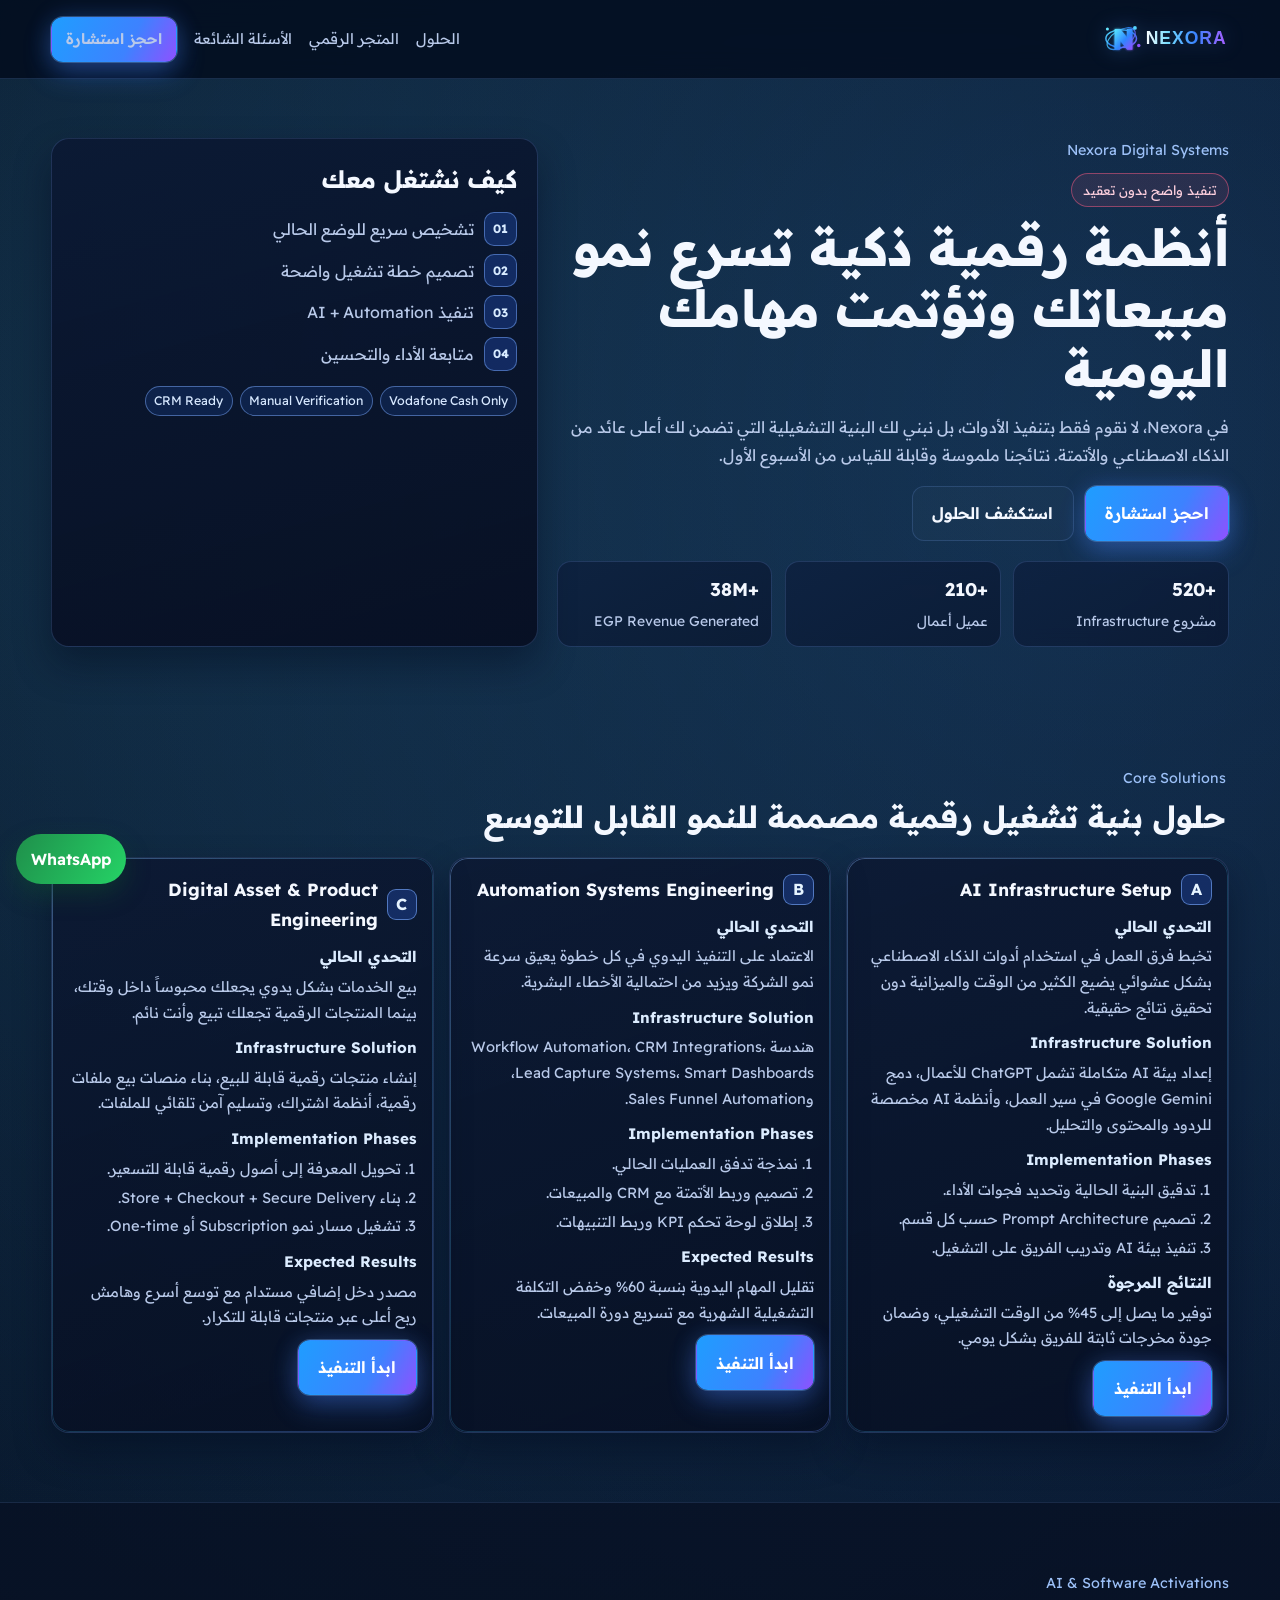
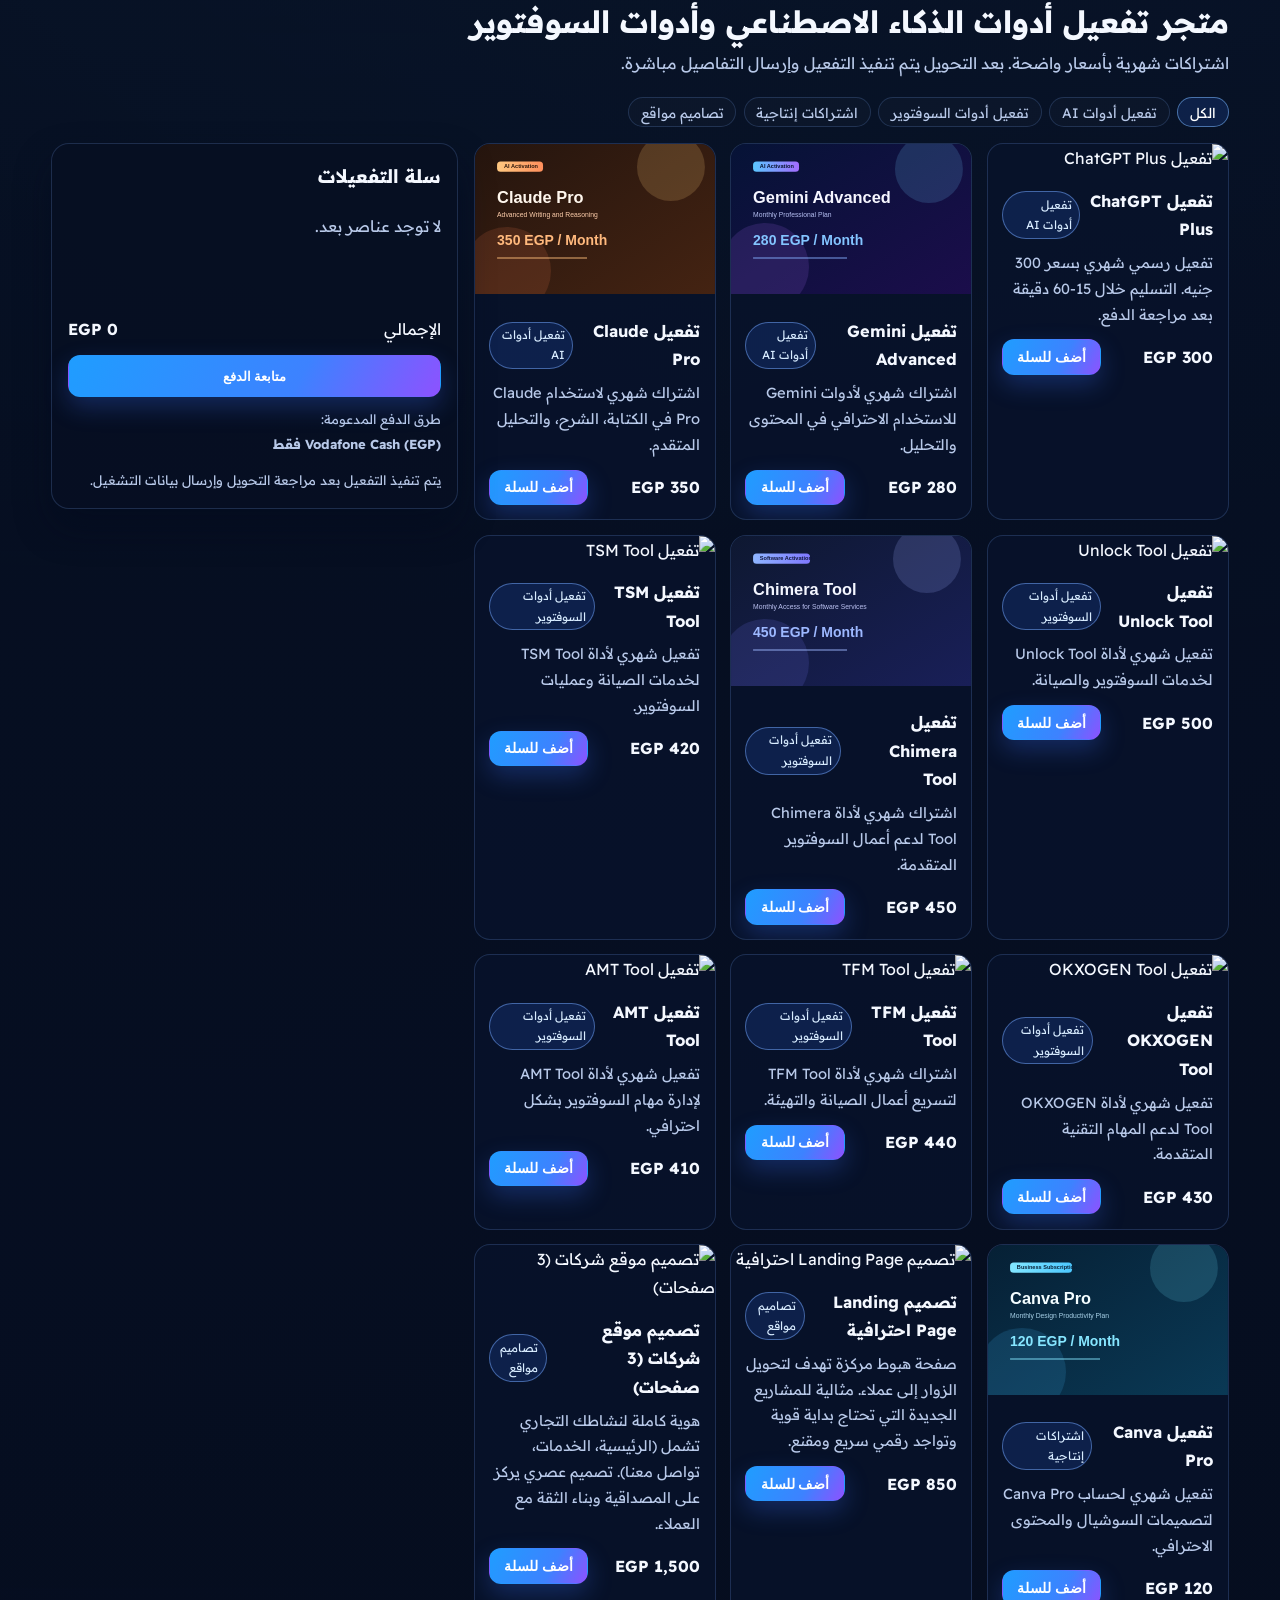
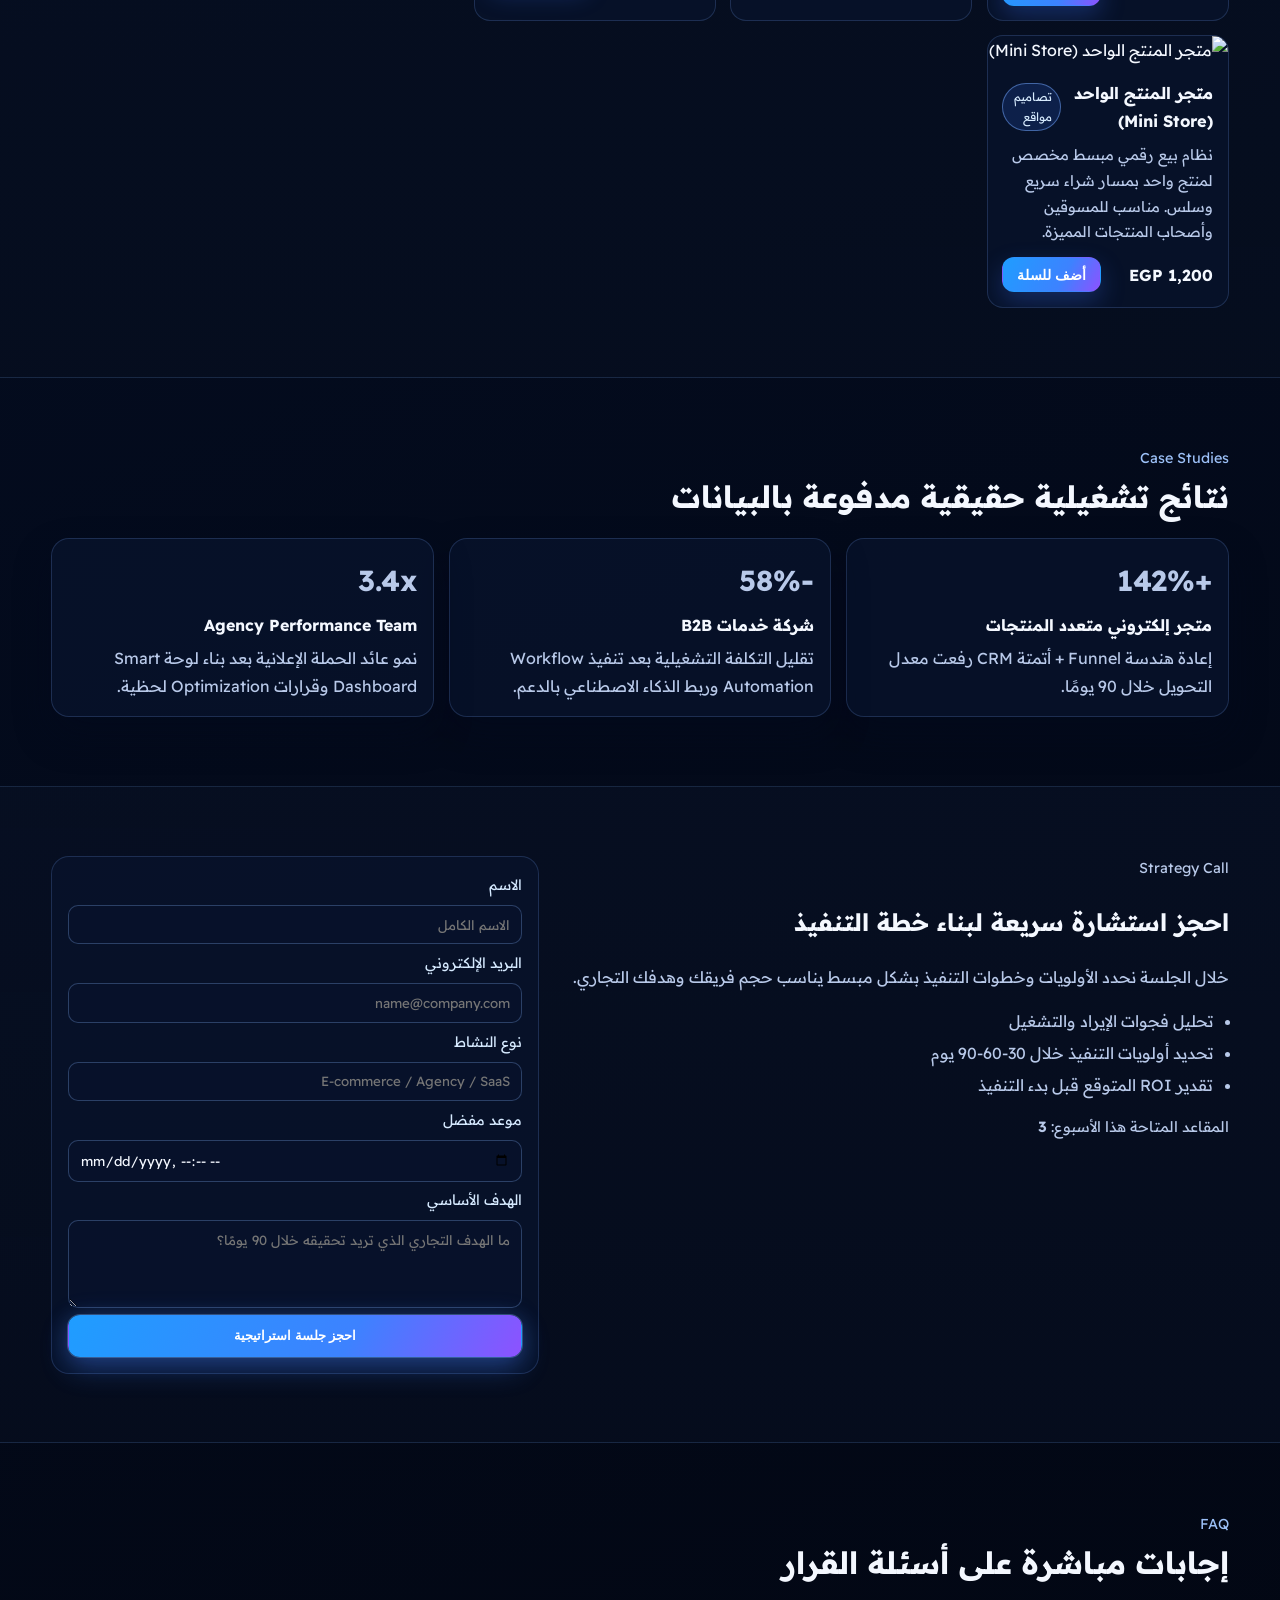
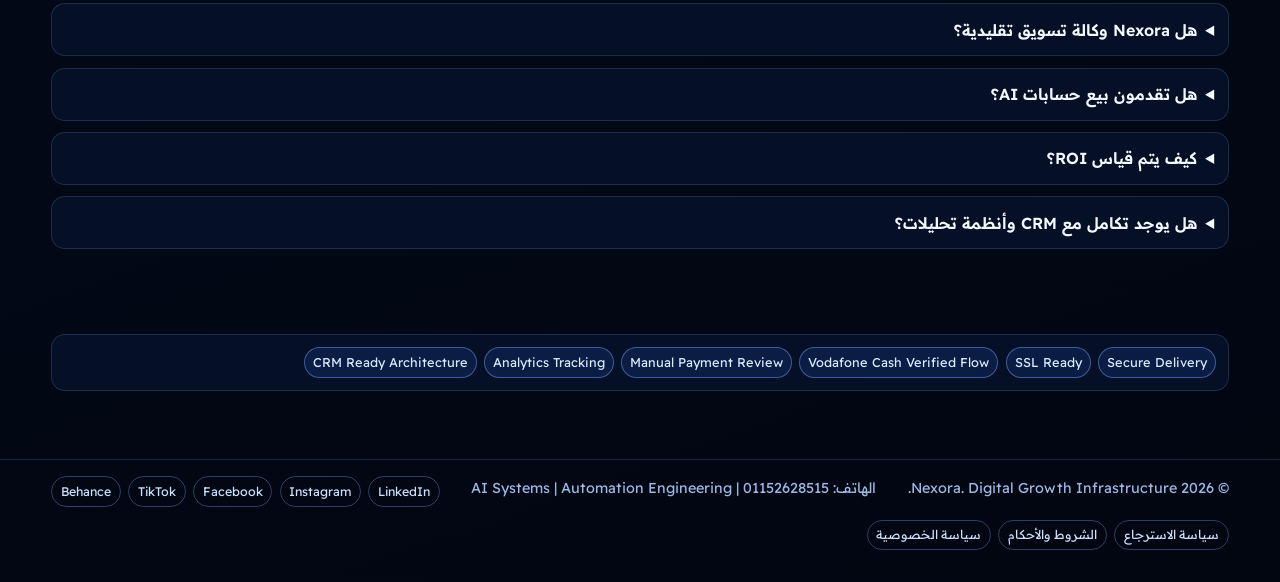
==== index.html @ f619bc11 "Add files via upload" ====
﻿<!doctype html>
<html lang="ar" dir="rtl">

<head>
  <meta charset="utf-8">
  <meta name="viewport" content="width=device-width, initial-scale=1">
  <title>Nexora | بنية تشغيل رقمية بسيطة وقابلة للتوسع</title>
  <meta name="description"
    content="Nexora تبني أنظمة ذكاء اصطناعي وأتمتة وتجربة بيع رقمية بسيطة تساعد الشركات على النمو بشكل أسرع.">
  <meta name="keywords"
    content="Nexora, بنية تشغيل رقمية, أتمتة الأعمال, أنظمة AI, ChatGPT للأعمال, Gemini, فودافون كاش, متجر رقمي">
  <meta name="theme-color" content="#030712">
  <meta property="og:title" content="Nexora | Digital Growth Infrastructure Company">
  <meta property="og:description" content="نحن لا نبيع خدمات. نحن نبني أنظمة تشغيل رقمية تولد أرباح تلقائية.">
  <meta property="og:type" content="website">
  <meta property="og:locale" content="ar_AR">
  <meta name="twitter:card" content="summary_large_image">
  <link rel="canonical" href="https://nexora.example/">
  <link rel="preconnect" href="https://fonts.googleapis.com">
  <link rel="preconnect" href="https://fonts.gstatic.com" crossorigin>
  <link href="https://fonts.googleapis.com/css2?family=Readex+Pro:wght@300..700&display=swap" rel="stylesheet">
  <link rel="stylesheet" href="styles.css">
  <script type="application/ld+json">
    {
      "@context": "https://schema.org",
      "@type": "Organization",
      "name": "Nexora",
      "url": "https://nexora.example",
      "description": "Digital Growth Infrastructure Company for AI implementation, automation engineering, and digital product systems.",
      "sameAs": [
        "https://www.linkedin.com/",
        "https://www.instagram.com/"
      ]
    }
  </script>
  <script type="application/ld+json">
    {
      "@context": "https://schema.org",
      "@type": "Service",
      "name": "Nexora AI & Automation Infrastructure",
      "provider": {
        "@type": "Organization",
        "name": "Nexora"
      },
      "serviceType": "AI Infrastructure Setup, Automation Systems Engineering, Digital Asset Engineering",
      "areaServed": "MENA"
    }
  </script>
</head>

<body>
  <div id="loadingScreen" class="loading-screen" aria-hidden="true">
    <div class="loading-logo">
      <img class="loading-logo-mark" src="image/nexora-logo.svg" alt="Nexora logo">
    </div>
    <p>تهيئة تجربة Nexora...</p>
  </div>

  <div class="page-transition" id="pageTransition" aria-hidden="true"></div>

  <header class="nav-wrap" id="navWrap">
    <nav class="container nav" aria-label="التنقل الرئيسي">
      <a href="#home" class="brand" aria-label="Nexora">
        <img class="brand-logo" src="image/nexora-logo.svg" alt="Nexora">
      </a>
      <button class="menu-btn" id="menuBtn" aria-expanded="false" aria-controls="mobileMenu" aria-label="فتح القائمة">
        <span class="menu-btn-label">القائمة</span>
        <span class="menu-btn-icon" aria-hidden="true">
          <span></span>
          <span></span>
          <span></span>
        </span>
      </button>
      <div class="nav-links" id="desktopNav">
        <a href="#solutions">الحلول</a>
        <a href="#store">المتجر الرقمي</a>
        <a href="#faq">الأسئلة الشائعة</a>
        <a href="#contact" class="btn btn-sm btn-glow">احجز استشارة</a>
      </div>
    </nav>
    <div class="mobile-menu" id="mobileMenu">
      <a href="#solutions">الحلول</a>
      <a href="#store">المتجر الرقمي</a>
      <a href="#faq">الأسئلة الشائعة</a>
      <a href="#contact">احجز استشارة</a>
    </div>
  </header>

  <main>
    <section id="home" class="hero">
      <div class="container hero-grid">
        <div class="hero-copy parallax" data-depth="0.2">
          <p class="eyebrow">Nexora Digital Systems</p>
          <span class="scarcity-badge">تنفيذ واضح بدون تعقيد</span>
          <h1>أنظمة رقمية ذكية تسرع نمو مبيعاتك وتؤتمت مهامك اليومية</h1>
          <p class="sub">
            في Nexora، لا نقوم فقط بتنفيذ الأدوات، بل نبني لك البنية التشغيلية التي تضمن لك أعلى عائد من الذكاء
            الاصطناعي والأتمتة. نتائجنا ملموسة وقابلة للقياس من الأسبوع الأول.
          </p>
          <div class="hero-cta">
            <a href="#contact" class="btn btn-glow track-cta" data-cta="hero_strategy">احجز استشارة</a>
            <a href="#solutions" class="btn btn-ghost track-cta" data-cta="hero_solutions">استكشف الحلول</a>
          </div>
          <div class="kpis" aria-label="مؤشرات الأداء">
            <article>
              <strong class="counter" data-target="520" data-prefix="+">0</strong>
              <span>مشروع Infrastructure</span>
            </article>
            <article>
              <strong class="counter" data-target="210" data-prefix="+">0</strong>
              <span>عميل أعمال</span>
            </article>
            <article>
              <strong class="counter" data-target="38" data-prefix="+" data-suffix="M">0</strong>
              <span>EGP Revenue Generated</span>
            </article>
          </div>
        </div>
        <aside class="hero-panel parallax" data-depth="0.12">
          <h2>كيف نشتغل معك</h2>
          <ul>
            <li><span>01</span> تشخيص سريع للوضع الحالي</li>
            <li><span>02</span> تصميم خطة تشغيل واضحة</li>
            <li><span>03</span> تنفيذ AI + Automation</li>
            <li><span>04</span> متابعة الأداء والتحسين</li>
          </ul>
          <div class="trust-badges">
            <span>Vodafone Cash Only</span>
            <span>Manual Verification</span>
            <span>CRM Ready</span>
          </div>
        </aside>
      </div>
    </section>

    <section id="solutions" class="section">
      <div class="container">
        <div class="section-head reveal">
          <p class="eyebrow">Core Solutions</p>
          <h2>حلول بنية تشغيل رقمية مصممة للنمو القابل للتوسع</h2>
        </div>

        <div class="pillars-grid">
          <article class="pillar reveal">
            <header>
              <p class="pillar-tag">A</p>
              <h3>AI Infrastructure Setup</h3>
            </header>
            <div class="pillar-block">
              <h4>التحدي الحالي</h4>
              <p>تخبط فرق العمل في استخدام أدوات الذكاء الاصطناعي بشكل عشوائي يضيع الكثير من الوقت والميزانية دون تحقيق
                نتائج حقيقية.</p>
            </div>
            <div class="pillar-block">
              <h4>Infrastructure Solution</h4>
              <p>إعداد بيئة AI متكاملة تشمل ChatGPT للأعمال، دمج Google Gemini في سير العمل، وأنظمة AI مخصصة للردود
                والمحتوى والتحليل.</p>
            </div>
            <div class="pillar-block">
              <h4>Implementation Phases</h4>
              <ol>
                <li>تدقيق البنية الحالية وتحديد فجوات الأداء.</li>
                <li>تصميم Prompt Architecture حسب كل قسم.</li>
                <li>تنفيذ بيئة AI وتدريب الفريق على التشغيل.</li>
              </ol>
            </div>
            <div class="pillar-block">
              <h4>النتائج المرجوة</h4>
              <p>توفير ما يصل إلى 45% من الوقت التشغيلي، وضمان جودة مخرجات ثابتة للفريق بشكل يومي.</p>
            </div>
            <a href="services/chatgpt-setup.html" class="btn btn-glow track-cta" data-cta="ai_infra">ابدأ التنفيذ</a>
          </article>

          <article class="pillar reveal">
            <header>
              <p class="pillar-tag">B</p>
              <h3>Automation Systems Engineering</h3>
            </header>
            <div class="pillar-block">
              <h4>التحدي الحالي</h4>
              <p>الاعتماد على التنفيذ اليدوي في كل خطوة يعيق سرعة نمو الشركة ويزيد من احتمالية الأخطاء البشرية.</p>
            </div>
            <div class="pillar-block">
              <h4>Infrastructure Solution</h4>
              <p>هندسة Workflow Automation، CRM Integrations، Lead Capture Systems، Smart Dashboards، وSales Funnel
                Automation.</p>
            </div>
            <div class="pillar-block">
              <h4>Implementation Phases</h4>
              <ol>
                <li>نمذجة تدفق العمليات الحالي.</li>
                <li>تصميم وربط الأتمتة مع CRM والمبيعات.</li>
                <li>إطلاق لوحة تحكم KPI وربط التنبيهات.</li>
              </ol>
            </div>
            <div class="pillar-block">
              <h4>Expected Results</h4>
              <p>تقليل المهام اليدوية بنسبة 60% وخفض التكلفة التشغيلية الشهرية مع تسريع دورة المبيعات.</p>
            </div>
            <a href="services/ai-automation.html" class="btn btn-glow track-cta" data-cta="automation_engineering">ابدأ
              التنفيذ</a>
          </article>

          <article class="pillar reveal">
            <header>
              <p class="pillar-tag">C</p>
              <h3>Digital Asset & Product Engineering</h3>
            </header>
            <div class="pillar-block">
              <h4>التحدي الحالي</h4>
              <p>بيع الخدمات بشكل يدوي يجعلك محبوساً داخل وقتك، بينما المنتجات الرقمية تجعلك تبيع وأنت نائم.</p>
            </div>
            <div class="pillar-block">
              <h4>Infrastructure Solution</h4>
              <p>إنشاء منتجات رقمية قابلة للبيع، بناء منصات بيع ملفات رقمية، أنظمة اشتراك، وتسليم آمن تلقائي للملفات.
              </p>
            </div>
            <div class="pillar-block">
              <h4>Implementation Phases</h4>
              <ol>
                <li>تحويل المعرفة إلى أصول رقمية قابلة للتسعير.</li>
                <li>بناء Store + Checkout + Secure Delivery.</li>
                <li>تشغيل مسار نمو Subscription أو One-time.</li>
              </ol>
            </div>
            <div class="pillar-block">
              <h4>Expected Results</h4>
              <p>مصدر دخل إضافي مستدام مع توسع أسرع وهامش ربح أعلى عبر منتجات قابلة للتكرار.</p>
            </div>
            <a href="#store" class="btn btn-glow track-cta" data-cta="digital_asset_engineering">ابدأ التنفيذ</a>
          </article>
        </div>
      </div>
    </section>

    <section id="store" class="section section-soft">
      <div class="container">
        <div class="section-head reveal">
          <p class="eyebrow">AI & Software Activations</p>
          <h2>متجر تفعيل أدوات الذكاء الاصطناعي وأدوات السوفتوير</h2>
          <p class="sub">اشتراكات شهرية بأسعار واضحة. بعد التحويل يتم تنفيذ التفعيل وإرسال التفاصيل مباشرة.</p>
        </div>

        <div class="store-toolbar reveal">
          <div class="category-filters" id="categoryFilters">
            <button class="chip active" data-category="all">الكل</button>
            <button class="chip" data-category="ai_activation">تفعيل أدوات AI</button>
            <button class="chip" data-category="software_activation">تفعيل أدوات السوفتوير</button>
            <button class="chip" data-category="business_subscription">اشتراكات إنتاجية</button>
            <button class="chip" data-category="web_design">تصاميم مواقع</button>
          </div>
        </div>

        <div class="store-layout">
          <div class="products-grid" id="productsGrid" aria-live="polite"></div>
          <aside class="cart reveal" id="cartBox">
            <h3>سلة التفعيلات</h3>
            <div id="cartItems" class="cart-items">لا توجد عناصر بعد.</div>
            <div class="cart-total">
              <span>الإجمالي</span>
              <strong id="cartTotal">0 EGP</strong>
            </div>
            <button class="btn btn-full track-cta" id="openCheckoutBtn" data-cta="checkout_open">متابعة الدفع</button>
            <div class="mini-payment-row">
              <span>طرق الدفع المدعومة:</span>
              <strong>Vodafone Cash (EGP) فقط</strong>
            </div>
            <p class="cart-note">يتم تنفيذ التفعيل بعد مراجعة التحويل وإرسال بيانات التشغيل.</p>
          </aside>
        </div>
      </div>
    </section>

    <section id="case-studies" class="section">
      <div class="container">
        <div class="section-head reveal">
          <p class="eyebrow">Case Studies</p>
          <h2>نتائج تشغيلية حقيقية مدفوعة بالبيانات</h2>
        </div>
        <div class="case-grid">
          <article class="case-card reveal">
            <p class="case-metric">+142%</p>
            <h3>متجر إلكتروني متعدد المنتجات</h3>
            <p>إعادة هندسة Funnel + أتمتة CRM رفعت معدل التحويل خلال 90 يومًا.</p>
          </article>
          <article class="case-card reveal">
            <p class="case-metric">-58%</p>
            <h3>شركة خدمات B2B</h3>
            <p>تقليل التكلفة التشغيلية بعد تنفيذ Workflow Automation وربط الذكاء الاصطناعي بالدعم.</p>
          </article>
          <article class="case-card reveal">
            <p class="case-metric">3.4x</p>
            <h3>Agency Performance Team</h3>
            <p>نمو عائد الحملة الإعلانية بعد بناء لوحة Smart Dashboard وقرارات Optimization لحظية.</p>
          </article>
        </div>
      </div>
    </section>

    <section id="contact" class="section section-soft">
      <div class="container booking-grid">
        <div class="reveal">
          <p class="eyebrow">Strategy Call</p>
          <h2>احجز استشارة سريعة لبناء خطة التنفيذ</h2>
          <p>خلال الجلسة نحدد الأولويات وخطوات التنفيذ بشكل مبسط يناسب حجم فريقك وهدفك التجاري.</p>
          <ul class="booking-points">
            <li>تحليل فجوات الإيراد والتشغيل</li>
            <li>تحديد أولويات التنفيذ خلال 30-60-90 يوم</li>
            <li>تقدير ROI المتوقع قبل بدء التنفيذ</li>
          </ul>
          <p class="scarcity">المقاعد المتاحة هذا الأسبوع: <strong>3</strong></p>
        </div>
        <form class="contact-form reveal" id="strategyForm">
          <label for="strategyName">الاسم</label>
          <input id="strategyName" name="name" type="text" placeholder="الاسم الكامل" required>

          <label for="strategyEmail">البريد الإلكتروني</label>
          <input id="strategyEmail" name="email" type="email" placeholder="name@company.com" required>

          <label for="strategyBusiness">نوع النشاط</label>
          <input id="strategyBusiness" name="business" type="text" placeholder="E-commerce / Agency / SaaS" required>

          <label for="strategyDate">موعد مفضل</label>
          <input id="strategyDate" name="date" type="datetime-local" onclick="this.showPicker()" required>

          <label for="strategyGoal">الهدف الأساسي</label>
          <textarea id="strategyGoal" name="goal" rows="4"
            placeholder="ما الهدف التجاري الذي تريد تحقيقه خلال 90 يومًا؟" required></textarea>

          <button type="submit" class="btn btn-full btn-glow">احجز جلسة استراتيجية</button>
        </form>
      </div>
    </section>

    <section id="faq" class="section">
      <div class="container">
        <div class="section-head reveal">
          <p class="eyebrow">FAQ</p>
          <h2>إجابات مباشرة على أسئلة القرار</h2>
        </div>
        <div class="faq-list">
          <details class="faq-item reveal">
            <summary>هل Nexora وكالة تسويق تقليدية؟</summary>
            <p>لا. Nexora تركز على بناء أنظمة تشغيل رقمية تربط AI والأتمتة بنتائج مالية قابلة للقياس.</p>
          </details>
          <details class="faq-item reveal">
            <summary>هل تقدمون بيع حسابات AI؟</summary>
            <p>لا. نقدم إعدادًا وتفعيلًا وتشغيلاً احترافيًا للأدوات داخل بيئة عملك، وليس إعادة بيع حسابات.</p>
          </details>
          <details class="faq-item reveal">
            <summary>كيف يتم قياس ROI؟</summary>
            <p>نحدد KPIs قبل التنفيذ: زمن التشغيل، تكلفة المهمة، معدل التحويل، والعائد المالي، ثم نتابعها بلوحات قياس
              مباشرة.</p>
          </details>
          <details class="faq-item reveal">
            <summary>هل يوجد تكامل مع CRM وأنظمة تحليلات؟</summary>
            <p>نعم، البنية مصممة لتكون CRM Integration Ready وAnalytics Tracking Ready مع إمكانية الربط عبر
              API/Webhooks.</p>
          </details>
        </div>
      </div>
    </section>

    <section class="section trust-section">
      <div class="container reveal">
        <div class="trust-row">
          <span>Secure Delivery</span>
          <span>SSL Ready</span>
          <span>Vodafone Cash Verified Flow</span>
          <span>Manual Payment Review</span>
          <span>Analytics Tracking</span>
          <span>CRM Ready Architecture</span>
        </div>
      </div>
    </section>
  </main>

  <a class="whatsapp-float" href="https://wa.me/201152628515" target="_blank" rel="noopener"
    aria-label="تواصل عبر واتساب">
    WhatsApp
  </a>

  <footer class="footer">
    <div class="container footer-inner">
      <p>© 2026 Nexora. Digital Growth Infrastructure.</p>
      <p>الهاتف: 01152628515 | AI Systems | Automation Engineering</p>
      <div class="footer-socials">
        <a href="#" aria-label="LinkedIn">LinkedIn</a>
        <a href="#" aria-label="Instagram">Instagram</a>
        <a href="#" aria-label="Facebook">Facebook</a>
        <a href="#" aria-label="TikTok">TikTok</a>
        <a href="#" aria-label="Behance">Behance</a>
      </div>
      <div class="footer-links">
        <a href="refund-policy.html">سياسة الاسترجاع</a>
        <a href="terms.html">الشروط والأحكام</a>
        <a href="privacy.html">سياسة الخصوصية</a>
      </div>
    </div>
  </footer>

  <script>
    window.dataLayer = window.dataLayer || [];
  </script>
  <script src="https://cdn.jsdelivr.net/npm/gsap@3.12.5/dist/gsap.min.js" defer></script>
  <script src="app.js" defer></script>
</body>

</html>
---- styles.css ----
﻿:root {
  --bg: #02081a;
  --bg-soft: #081733;
  --panel: rgba(8, 19, 43, 0.82);
  --panel-strong: rgba(7, 15, 34, 0.94);
  --line: rgba(103, 143, 214, 0.24);
  --line-strong: rgba(123, 186, 255, 0.54);
  --text: #f4f8ff;
  --muted: #b8c9e9;
  --blue: #2f86ff;
  --blue-strong: #4ed7ff;
  --neon: #66e3ff;
  --violet: #8f51ff;
  --ok: #25d366;
  --danger: #ff5c84;
  --radius: 18px;
  --shadow: 0 18px 36px rgba(2, 9, 28, 0.42);
  --glow: 0 0 0 1px rgba(126, 188, 255, 0.3), 0 0 24px rgba(95, 142, 255, 0.2);
}

* {
  box-sizing: border-box;
}

html {
  scroll-behavior: smooth;
}

body {
  margin: 0;
  font-family: "Readex Pro", sans-serif;
  color: var(--text);
  background:
    radial-gradient(circle at 84% 8%, rgba(70, 162, 255, 0.2), transparent 36%),
    radial-gradient(circle at 10% 8%, rgba(87, 231, 255, 0.12), transparent 36%),
    linear-gradient(160deg, #020717 0%, #040d22 48%, #020611 100%);
  line-height: 1.75;
  min-height: 100vh;
  overflow-x: hidden;
  opacity: 0;
  transition: opacity 0.35s ease;
}

body.loaded {
  opacity: 1;
}

body.is-transitioning {
  opacity: 0.2;
}

a {
  color: inherit;
  text-decoration: none;
}

.container {
  width: min(1180px, 92%);
  margin-inline: auto;
  position: relative;
  z-index: 3;
}

.loading-screen {
  position: fixed;
  inset: 0;
  z-index: 999;
  display: grid;
  place-content: center;
  gap: 0.55rem;
  background: radial-gradient(circle at center, #0e1f45 0%, #020816 72%);
  text-align: center;
  transition: opacity 0.45s ease, visibility 0.45s ease;
}

.loading-screen.hidden {
  opacity: 0;
  visibility: hidden;
}

.loading-logo {
  display: grid;
  place-items: center;
}

.loading-logo-mark {
  width: min(320px, 72vw);
  height: auto;
  filter: drop-shadow(0 0 22px rgba(95, 164, 255, 0.32));
}

.loading-screen p {
  margin: 0;
  color: var(--muted);
}

.page-transition {
  position: fixed;
  inset: 0;
  z-index: 998;
  pointer-events: none;
  background: radial-gradient(circle at 25% 8%, rgba(84, 163, 255, 0.4), transparent 46%), #020816;
  opacity: 0;
  transform: scaleY(0);
  transform-origin: top;
}

.page-transition.active {
  opacity: 1;
  transform: scaleY(1);
  transition: transform 0.35s cubic-bezier(0.65, 0.05, 0.36, 1), opacity 0.35s ease;
}

.tech-grid {
  display: none;
}

.particle-canvas {
  display: none;
}

.floating-shapes {
  display: none;
}

.shape {
  display: none;
}

.s1 {
  width: 100px;
  height: 100px;
  top: 16%;
  left: 7%;
  animation: floatY 9s ease-in-out infinite;
}

.s2 {
  width: 150px;
  height: 150px;
  top: 55%;
  right: 8%;
  animation: floatY 11s ease-in-out infinite reverse;
}

.s3 {
  width: 85px;
  height: 85px;
  top: 78%;
  left: 30%;
  animation: floatY 10.5s ease-in-out infinite;
}

.nav-wrap {
  position: sticky;
  top: 0;
  z-index: 120;
  backdrop-filter: blur(14px);
  background: rgba(2, 11, 28, 0.78);
  border-bottom: 1px solid rgba(103, 150, 220, 0.22);
  transition: min-height 0.25s ease, background 0.25s ease, border-color 0.25s ease;
}

.nav-wrap.shrink {
  background: rgba(2, 11, 28, 0.94);
  border-bottom-color: rgba(124, 187, 255, 0.38);
}

.nav {
  min-height: 78px;
  display: flex;
  align-items: center;
  justify-content: space-between;
  gap: 1rem;
  transition: min-height 0.25s ease;
}

.nav-wrap.shrink .nav {
  min-height: 64px;
}

.brand {
  display: inline-flex;
  align-items: center;
  min-height: 46px;
}

.brand-logo {
  height: 42px;
  width: auto;
  display: block;
  filter: drop-shadow(0 0 10px rgba(92, 160, 255, 0.28));
}

.brand-dot {
  display: none;
}

.nav-links {
  display: flex;
  align-items: center;
  gap: 1.05rem;
}

.nav-links a {
  color: var(--muted);
  font-size: 0.92rem;
  transition: color 0.2s ease;
}

.nav-links a:hover {
  color: #ffffff;
}

.menu-btn {
  display: none;
  align-items: center;
  gap: 0.55rem;
  border: 1px solid rgba(124, 183, 255, 0.36);
  background: linear-gradient(160deg, rgba(25, 52, 96, 0.64), rgba(11, 27, 59, 0.78));
  color: var(--text);
  border-radius: 12px;
  padding: 0.48rem 0.78rem;
  font-family: inherit;
  font-size: 0.9rem;
  font-weight: 640;
  cursor: pointer;
  box-shadow: 0 8px 18px rgba(5, 18, 44, 0.3);
  transition: transform 0.24s ease, border-color 0.24s ease, box-shadow 0.24s ease;
}

.menu-btn:hover {
  transform: translateY(-1px);
  border-color: rgba(150, 203, 255, 0.65);
  box-shadow: 0 12px 26px rgba(8, 28, 62, 0.45);
}

.menu-btn-label {
  line-height: 1;
}

.menu-btn-icon {
  width: 20px;
  height: 16px;
  display: grid;
  align-content: space-between;
}

.menu-btn-icon span {
  display: block;
  height: 2px;
  border-radius: 999px;
  background: #edf6ff;
  transition: transform 0.26s ease, opacity 0.26s ease, width 0.26s ease;
}

#menuBtn[aria-expanded="true"] .menu-btn-icon span:nth-child(1) {
  transform: translateY(7px) rotate(45deg);
}

#menuBtn[aria-expanded="true"] .menu-btn-icon span:nth-child(2) {
  opacity: 0;
}

#menuBtn[aria-expanded="true"] .menu-btn-icon span:nth-child(3) {
  transform: translateY(-7px) rotate(-45deg);
}

.mobile-menu {
  display: grid;
  grid-template-columns: 1fr;
  overflow: hidden;
  max-height: 0;
  opacity: 0;
  transform: translateY(-14px) scaleY(0.96);
  transform-origin: top;
  pointer-events: none;
  border-top: 1px solid transparent;
  padding: 0 4%;
  background: linear-gradient(180deg, rgba(3, 14, 35, 0.96), rgba(2, 10, 24, 0.98));
  transition:
    max-height 0.42s cubic-bezier(0.22, 1, 0.36, 1),
    opacity 0.26s ease,
    transform 0.34s ease,
    border-color 0.32s ease,
    padding 0.3s ease;
}

.mobile-menu.open {
  max-height: 420px;
  opacity: 1;
  transform: translateY(0) scaleY(1);
  pointer-events: auto;
  border-top-color: rgba(121, 185, 255, 0.3);
  padding: 0.9rem 4% 1rem;
}

.mobile-menu a {
  color: var(--muted);
  padding: 0.58rem 0.32rem;
  border-bottom: 1px solid rgba(94, 142, 212, 0.2);
  border-radius: 10px;
  opacity: 0;
  transform: translateY(-8px);
  transition:
    color 0.2s ease,
    background-color 0.2s ease,
    opacity 0.26s ease,
    transform 0.32s ease;
}

.mobile-menu.open a {
  opacity: 1;
  transform: translateY(0);
}

.mobile-menu.open a:nth-child(1) {
  transition-delay: 0.03s;
}

.mobile-menu.open a:nth-child(2) {
  transition-delay: 0.07s;
}

.mobile-menu.open a:nth-child(3) {
  transition-delay: 0.11s;
}

.mobile-menu.open a:nth-child(4) {
  transition-delay: 0.15s;
}

.mobile-menu.open a:nth-child(5) {
  transition-delay: 0.19s;
}

.mobile-menu a:hover {
  color: #fff;
  background: rgba(50, 108, 202, 0.2);
}

.mobile-menu a:last-child {
  margin-top: 0.4rem;
  color: #fff;
  text-align: center;
  border: 1px solid rgba(119, 184, 255, 0.42);
  background: linear-gradient(120deg, rgba(37, 129, 255, 0.36), rgba(81, 210, 255, 0.25));
}

.mobile-menu a:last-child:hover {
  background: linear-gradient(120deg, rgba(38, 139, 255, 0.48), rgba(83, 216, 255, 0.34));
}

.nav-wrap.menu-open {
  background: rgba(2, 11, 28, 0.97);
  border-bottom-color: rgba(124, 187, 255, 0.4);
  box-shadow: 0 16px 32px rgba(0, 9, 24, 0.45);
}

.btn {
  display: inline-flex;
  justify-content: center;
  align-items: center;
  gap: 0.5rem;
  border-radius: 12px;
  border: 1px solid transparent;
  background: linear-gradient(118deg, #1f9dff, #3d82ff 62%, #8d52ff);
  color: #fff;
  font-weight: 640;
  padding: 0.78rem 1.2rem;
  cursor: pointer;
  transform: translateY(0);
  box-shadow: 0 10px 24px rgba(59, 113, 247, 0.28);
  transition: transform 0.24s cubic-bezier(0.2, 0.8, 0.2, 1), box-shadow 0.24s ease;
}

.btn:hover {
  transform: translateY(-2px);
  box-shadow: 0 15px 30px rgba(79, 128, 255, 0.34);
}

.btn:active {
  transform: translateY(0);
}

.btn-sm {
  font-size: 0.88rem;
  padding: 0.54rem 0.88rem;
}

.btn-full {
  width: 100%;
}

.btn-ghost {
  background: rgba(255, 255, 255, 0.02);
  border-color: var(--line);
  color: var(--text);
  box-shadow: none;
}

.btn-ghost:hover {
  border-color: var(--line-strong);
}

.btn-glow {
  box-shadow: var(--glow), 0 12px 28px rgba(62, 126, 255, 0.32);
}

.section {
  padding: 4.3rem 0;
}

.section-soft {
  background: linear-gradient(180deg, rgba(7, 16, 35, 0.76), rgba(6, 14, 31, 0.73));
  border-top: 1px solid rgba(96, 138, 206, 0.2);
  border-bottom: 1px solid rgba(96, 138, 206, 0.2);
}

.section-head {
  margin-bottom: 1.25rem;
}

.section-head h2 {
  margin: 0.3rem 0 0.4rem;
  line-height: 1.34;
  font-size: clamp(1.38rem, 2.4vw, 2.05rem);
}

.eyebrow {
  margin: 0;
  color: #9cc0f7;
  font-size: 0.9rem;
}

.sub {
  color: var(--muted);
  margin: 0;
}

.hero {
  padding: 3.7rem 0 3.1rem;
}

.hero-grid {
  display: grid;
  gap: 1.2rem;
}

.hero-copy h1 {
  margin: 0.45rem 0 0.9rem;
  font-size: clamp(2rem, 4vw, 3.4rem);
  line-height: 1.18;
}

.scarcity-badge {
  display: inline-flex;
  margin-top: 0.62rem;
  margin-bottom: 0.2rem;
  padding: 0.28rem 0.68rem;
  border-radius: 999px;
  border: 1px solid rgba(255, 92, 132, 0.48);
  background: rgba(255, 92, 132, 0.1);
  color: #ffd1df;
  font-size: 0.82rem;
}

.hero-cta {
  display: flex;
  flex-wrap: wrap;
  gap: 0.68rem;
  margin: 1.05rem 0 1.25rem;
}

.kpis {
  display: grid;
  grid-template-columns: repeat(3, minmax(0, 1fr));
  gap: 0.8rem;
}

.kpis article {
  border: 1px solid var(--line);
  background: linear-gradient(150deg, rgba(12, 27, 58, 0.64), rgba(8, 18, 42, 0.64));
  border-radius: 14px;
  padding: 0.75rem;
  backdrop-filter: blur(9px);
}

.kpis strong {
  display: block;
  font-size: 1.15rem;
}

.kpis span {
  color: var(--muted);
  font-size: 0.87rem;
}

.hero-panel {
  border: 1px solid var(--line);
  border-radius: var(--radius);
  background: linear-gradient(165deg, rgba(11, 24, 51, 0.9), rgba(7, 15, 34, 0.95));
  padding: 1.2rem;
  box-shadow: var(--shadow);
}

.hero-panel h2 {
  margin-top: 0;
  margin-bottom: 0.75rem;
}

.hero-panel ul {
  margin: 0;
  padding: 0;
  list-style: none;
  display: grid;
  gap: 0.5rem;
}

.hero-panel li {
  display: flex;
  align-items: center;
  gap: 0.58rem;
  color: var(--muted);
}

.hero-panel li span {
  width: 2.1rem;
  height: 2.1rem;
  display: inline-flex;
  align-items: center;
  justify-content: center;
  border-radius: 10px;
  font-size: 0.76rem;
  font-weight: 700;
  color: #d8ebff;
  border: 1px solid rgba(122, 170, 255, 0.5);
  background: rgba(47, 109, 255, 0.25);
  flex-shrink: 0;
}

.trust-badges {
  margin-top: 0.95rem;
  display: flex;
  gap: 0.45rem;
  flex-wrap: wrap;
}

.trust-badges span {
  font-size: 0.78rem;
  color: #d7e8ff;
  border: 1px solid rgba(124, 170, 252, 0.5);
  border-radius: 999px;
  padding: 0.2rem 0.52rem;
  background: rgba(46, 111, 255, 0.14);
}

.pillars-grid {
  display: grid;
  gap: 0.95rem;
}

.pillar {
  background: linear-gradient(160deg, rgba(12, 24, 50, 0.86), rgba(7, 16, 35, 0.92));
  border: 1px solid var(--line);
  border-radius: var(--radius);
  padding: 1rem;
  box-shadow: var(--shadow);
  position: relative;
  overflow: hidden;
  transition: transform 0.26s ease, border-color 0.26s ease;
}

.pillar::before {
  content: "";
  position: absolute;
  inset: 0;
  border-radius: inherit;
  padding: 1px;
  background: linear-gradient(130deg, rgba(136, 186, 255, 0.4), rgba(60, 206, 255, 0.2), rgba(103, 134, 255, 0.32));
  -webkit-mask: linear-gradient(#fff 0 0) content-box, linear-gradient(#fff 0 0);
  -webkit-mask-composite: xor;
  mask-composite: exclude;
  pointer-events: none;
}

.pillar:hover {
  transform: translateY(-6px);
  border-color: var(--line-strong);
}

.pillar header {
  display: flex;
  align-items: center;
  gap: 0.55rem;
  margin-bottom: 0.55rem;
}

.pillar-tag {
  margin: 0;
  width: 1.95rem;
  height: 1.95rem;
  display: inline-flex;
  align-items: center;
  justify-content: center;
  border-radius: 9px;
  font-weight: 700;
  color: #e6f4ff;
  border: 1px solid rgba(122, 170, 255, 0.6);
  background: rgba(49, 110, 249, 0.25);
}

.pillar h3 {
  margin: 0;
  font-size: 1.1rem;
}

.pillar-block {
  margin-bottom: 0.6rem;
}

.pillar-block h4 {
  margin: 0 0 0.2rem;
  color: #dcecff;
  font-size: 0.95rem;
}

.pillar-block p,
.pillar-block li {
  margin: 0;
  color: var(--muted);
  font-size: 0.92rem;
}

.pillar-block ol {
  margin: 0;
  padding-right: 1rem;
  display: grid;
  gap: 0.2rem;
}

.store-toolbar {
  display: flex;
  flex-wrap: wrap;
  justify-content: space-between;
  gap: 0.85rem;
  margin-bottom: 1rem;
}

.category-filters {
  display: flex;
  flex-wrap: wrap;
  gap: 0.45rem;
}

.chip {
  border: 1px solid var(--line);
  background: rgba(255, 255, 255, 0.02);
  color: var(--muted);
  border-radius: 999px;
  padding: 0.36rem 0.74rem;
  cursor: pointer;
  font-family: inherit;
  font-size: 0.86rem;
}

.chip.active,
.chip:hover {
  color: #fff;
  border-color: var(--line-strong);
  background: rgba(49, 110, 251, 0.16);
}

.price-toggle {
  display: inline-flex;
  border: 1px solid var(--line);
  border-radius: 999px;
  overflow: hidden;
  background: rgba(255, 255, 255, 0.02);
}

.price-toggle button {
  border: none;
  background: transparent;
  color: var(--muted);
  padding: 0.36rem 0.72rem;
  cursor: pointer;
  font-family: inherit;
  font-size: 0.85rem;
}

.price-toggle button.active {
  background: linear-gradient(120deg, rgba(47, 109, 255, 0.38), rgba(77, 212, 255, 0.22));
  color: #fff;
}

.store-layout {
  display: grid;
  gap: 1rem;
}

.products-grid {
  display: grid;
  gap: 0.9rem;
}

.product {
  border: 1px solid var(--line);
  border-radius: 16px;
  overflow: hidden;
  background: var(--panel);
  transition: transform 0.25s ease, box-shadow 0.25s ease, border-color 0.25s ease;
}

.product:hover {
  transform: translateY(-5px);
  box-shadow: 0 18px 34px rgba(0, 8, 23, 0.4);
  border-color: var(--line-strong);
}

.product-media {
  width: 100%;
  aspect-ratio: 16 / 10;
  object-fit: cover;
}

.product-body {
  padding: 0.9rem;
}

.product-head {
  display: flex;
  align-items: center;
  justify-content: space-between;
  gap: 0.6rem;
}

.product-head h3 {
  margin: 0;
  font-size: 1.02rem;
}

.product-category {
  font-size: 0.73rem;
  padding: 0.15rem 0.48rem;
  border-radius: 999px;
  border: 1px solid rgba(118, 169, 255, 0.5);
  color: #d8ecff;
  background: rgba(50, 113, 255, 0.16);
}

.product-body p {
  margin: 0.4rem 0 0.75rem;
  color: var(--muted);
  font-size: 0.92rem;
}

.price-row {
  display: flex;
  justify-content: space-between;
  align-items: center;
  gap: 0.8rem;
}

.price-wrap {
  display: grid;
  gap: 0.1rem;
}

.price {
  font-weight: 700;
}

.price-old {
  color: #9fb4d8;
  font-size: 0.78rem;
  text-decoration: line-through;
}

.cart {
  border: 1px solid var(--line);
  background: var(--panel-strong);
  border-radius: var(--radius);
  padding: 1rem;
  position: sticky;
  top: 90px;
  box-shadow: var(--shadow);
}

.cart h3 {
  margin-top: 0;
}

.cart-items {
  min-height: 90px;
  display: grid;
  gap: 0.44rem;
  margin-bottom: 0.82rem;
  color: var(--muted);
}

.cart-item {
  border: 1px solid rgba(104, 145, 208, 0.3);
  border-radius: 10px;
  padding: 0.55rem 0.64rem;
  display: flex;
  justify-content: space-between;
  gap: 0.6rem;
}

.cart-total {
  margin-bottom: 0.78rem;
  display: flex;
  justify-content: space-between;
}

.cart-note {
  color: var(--muted);
  font-size: 0.82rem;
  margin-bottom: 0;
}

.case-grid {
  display: grid;
  gap: 0.9rem;
}

.case-card {
  border: 1px solid var(--line);
  border-radius: var(--radius);
  padding: 1rem;
  background: var(--panel);
  box-shadow: var(--shadow);
}

.case-metric {
  margin: 0;
  font-size: 1.8rem;
  font-weight: 700;
  color: #d4e9ff;
}

.case-card h3 {
  margin: 0.35rem 0;
  font-size: 1rem;
}

.case-card p {
  margin: 0;
  color: var(--muted);
}

.booking-grid {
  display: grid;
  gap: 1rem;
}

.booking-grid p {
  color: var(--muted);
}

.booking-points {
  margin: 0.8rem 0;
  padding-right: 1rem;
  display: grid;
  gap: 0.25rem;
}

.booking-points li {
  color: var(--muted);
}

.scarcity {
  color: #ffd2dd;
  font-size: 0.92rem;
}

.contact-form {
  border: 1px solid var(--line);
  background: var(--panel);
  border-radius: var(--radius);
  padding: 1rem;
  display: grid;
  gap: 0.42rem;
}

.contact-form label {
  color: #d6eaff;
  font-size: 0.9rem;
}

.admin-form label {
  color: #d6eaff;
  font-size: 0.9rem;
}

.contact-form input,
.contact-form textarea,
.contact-form select,
.admin-form input,
.admin-form textarea,
.admin-form select {
  background: #07112a;
  border: 1px solid rgba(102, 139, 201, 0.38);
  border-radius: 10px;
  color: var(--text);
  padding: 0.68rem;
  font-family: inherit;
}

.contact-form input:focus,
.contact-form textarea:focus,
.contact-form select:focus,
.admin-form input:focus,
.admin-form textarea:focus,
.admin-form select:focus {
  outline: 2px solid rgba(78, 143, 255, 0.56);
  border-color: transparent;
}

.faq-list {
  display: grid;
  gap: 0.7rem;
}

.faq-item {
  border: 1px solid var(--line);
  border-radius: 14px;
  background: var(--panel);
  padding: 0.72rem 0.85rem;
}

.faq-item summary {
  cursor: pointer;
  font-weight: 600;
}

.faq-item p {
  margin: 0.6rem 0 0;
  color: var(--muted);
}

.trust-section {
  padding-top: 1rem;
}

.trust-row {
  border: 1px solid var(--line);
  border-radius: 14px;
  background: var(--panel);
  padding: 0.75rem;
  display: flex;
  flex-wrap: wrap;
  gap: 0.45rem;
}

.trust-row span {
  font-size: 0.8rem;
  color: #d8edff;
  padding: 0.2rem 0.5rem;
  border-radius: 999px;
  border: 1px solid rgba(119, 171, 255, 0.46);
  background: rgba(48, 112, 255, 0.15);
}

.whatsapp-float {
  position: fixed;
  left: 1rem;
  bottom: 1rem;
  z-index: 130;
  border-radius: 999px;
  padding: 0.68rem 0.94rem;
  background: linear-gradient(120deg, #1f8f4b, var(--ok));
  color: #fff;
  font-weight: 650;
  box-shadow: 0 10px 24px rgba(17, 84, 46, 0.42);
}

.whatsapp-float:hover {
  transform: translateY(-3px);
}

.footer {
  border-top: 1px solid rgba(91, 132, 194, 0.25);
  padding: 1rem 0 2rem;
}

.footer-inner {
  display: flex;
  flex-wrap: wrap;
  gap: 0.8rem;
  justify-content: space-between;
}

.footer-inner p {
  margin: 0;
  color: #9eb8e5;
  font-size: 0.9rem;
}

.reveal {
  opacity: 0;
  transform: translateY(14px) scale(0.995);
  transition: opacity 0.45s cubic-bezier(0.2, 0.8, 0.2, 1), transform 0.45s cubic-bezier(0.2, 0.8, 0.2, 1);
}

.reveal.in-view {
  opacity: 1;
  transform: translateY(0) scale(1);
}

.parallax {
  will-change: transform;
}

.service-page .container {
  width: min(920px, 92%);
}

.service-hero {
  padding: 3.2rem 0 2.4rem;
}

.blocks {
  display: grid;
  gap: 0.8rem;
}

.block {
  border: 1px solid var(--line);
  background: var(--panel);
  border-radius: 14px;
  padding: 1rem;
}

.block h2 {
  margin-top: 0;
  margin-bottom: 0.4rem;
}

.block p,
.block li {
  margin: 0;
  color: var(--muted);
}

.block ul {
  margin: 0;
  padding-right: 1rem;
  display: grid;
  gap: 0.26rem;
}

.admin-wrap {
  padding: 2.5rem 0 3.5rem;
}

.admin-grid {
  display: grid;
  gap: 1rem;
}

.admin-form,
.admin-table {
  border: 1px solid var(--line);
  border-radius: 14px;
  background: var(--panel);
  padding: 1rem;
}

.admin-form form {
  display: grid;
  gap: 0.4rem;
}

table {
  width: 100%;
  border-collapse: collapse;
}

th,
td {
  border-bottom: 1px solid rgba(103, 143, 202, 0.24);
  padding: 0.52rem 0.35rem;
  text-align: right;
  font-size: 0.9rem;
}

@media (min-width: 720px) {
  .hero-grid,
  .booking-grid {
    grid-template-columns: 1.16fr 0.84fr;
  }

  .pillars-grid,
  .case-grid {
    grid-template-columns: repeat(2, minmax(0, 1fr));
  }

  .products-grid {
    grid-template-columns: repeat(2, minmax(0, 1fr));
  }

  .store-layout {
    grid-template-columns: 1.45fr 0.78fr;
    align-items: start;
  }
}

@media (min-width: 1040px) {
  .pillars-grid {
    grid-template-columns: repeat(3, minmax(0, 1fr));
  }

  .case-grid {
    grid-template-columns: repeat(3, minmax(0, 1fr));
  }

  .products-grid {
    grid-template-columns: repeat(3, minmax(0, 1fr));
  }
}

@media (max-width: 900px) {
  .menu-btn {
    display: inline-flex;
  }

  .nav-links {
    display: none;
  }

  body.menu-open {
    overflow: hidden;
  }
}

@media (min-width: 901px) {
  .mobile-menu {
    display: none;
  }
}

@media (max-width: 620px) {
  .kpis {
    grid-template-columns: 1fr;
  }

  .store-toolbar {
    flex-direction: column;
    align-items: flex-start;
  }
}

@media (prefers-reduced-motion: reduce) {
  * {
    animation: none !important;
    transition: none !important;
    scroll-behavior: auto !important;
  }
}

@keyframes pulseDot {
  0%,
  100% {
    transform: scale(1);
    box-shadow: 0 0 14px rgba(94, 162, 255, 0.5);
  }
  50% {
    transform: scale(1.35);
    box-shadow: 0 0 24px rgba(78, 207, 255, 0.7);
  }
}

@keyframes gridShift {
  0% {
    transform: perspective(500px) rotateX(60deg) translateY(18%);
  }
  100% {
    transform: perspective(500px) rotateX(60deg) translateY(8%);
  }
}

@keyframes floatY {
  0%,
  100% {
    transform: translateY(0) rotate(0deg);
  }
  50% {
    transform: translateY(-20px) rotate(4deg);
  }
}

.mini-payment-row {
  margin-top: 0.65rem;
  display: flex;
  flex-direction: column;
  gap: 0.15rem;
  color: var(--muted);
  font-size: 0.82rem;
}

.footer-socials,
.footer-links {
  display: flex;
  flex-wrap: wrap;
  gap: 0.45rem;
}

.footer-socials a,
.footer-links a {
  color: #cde2ff;
  border: 1px solid rgba(118, 169, 255, 0.35);
  border-radius: 999px;
  padding: 0.2rem 0.55rem;
  font-size: 0.78rem;
}

.footer-socials a:hover,
.footer-links a:hover {
  border-color: var(--line-strong);
}

.checkout-page .section {
  padding-top: 2.5rem;
}

.checkout-shell {
  display: grid;
  gap: 1rem;
}

.checkout-main,
.checkout-summary,
.payment-status {
  border: 1px solid var(--line);
  border-radius: var(--radius);
  background: var(--panel);
  box-shadow: var(--shadow);
}

.checkout-main {
  padding: 1rem;
}

.checkout-summary {
  padding: 1rem;
  position: sticky;
  top: 90px;
  align-self: start;
}

.stepper {
  display: grid;
  grid-template-columns: repeat(3, minmax(0, 1fr));
  gap: 0.5rem;
  margin-bottom: 0.85rem;
}

.step {
  border: 1px solid var(--line);
  border-radius: 11px;
  background: rgba(255, 255, 255, 0.02);
  color: var(--muted);
  padding: 0.46rem;
  font-family: inherit;
  cursor: pointer;
}

.step.active {
  color: #fff;
  border-color: var(--line-strong);
  background: rgba(48, 110, 255, 0.18);
}

.step-panel {
  display: none;
  gap: 0.6rem;
}

.step-panel.active {
  display: grid;
}

.checkout-grid-2 {
  display: grid;
  gap: 0.55rem;
}

.checkout-grid-2 label {
  display: block;
  margin-bottom: 0.22rem;
  color: #d7ebff;
  font-size: 0.9rem;
}

.checkout-grid-2 input,
.checkout-grid-2 select {
  width: 100%;
  background: #07112a;
  border: 1px solid rgba(102, 139, 201, 0.38);
  border-radius: 10px;
  color: var(--text);
  padding: 0.64rem;
  font-family: inherit;
}

.checkout-grid-2 input:focus,
.checkout-grid-2 select:focus {
  outline: 2px solid rgba(78, 143, 255, 0.56);
  border-color: transparent;
}

.inline-field {
  display: flex;
  gap: 0.4rem;
}

.field-note {
  margin: 0;
  color: var(--muted);
  font-size: 0.86rem;
}

.payment-methods {
  display: grid;
  gap: 0.55rem;
}

.method-card {
  border: 1px solid var(--line);
  border-radius: 13px;
  padding: 0.7rem;
  display: grid;
  gap: 0.2rem;
  cursor: pointer;
  background: rgba(255, 255, 255, 0.02);
}

.method-card:has(input:checked) {
  border-color: var(--line-strong);
  box-shadow: 0 0 0 1px rgba(122, 173, 255, 0.25);
}

.method-card input {
  margin: 0 0 0.25rem;
}

.method-card strong {
  font-size: 0.95rem;
}

.method-card span {
  color: var(--muted);
  font-size: 0.82rem;
}

.manual-panel {
  margin-top: 0.4rem;
  border: 1px solid rgba(119, 168, 255, 0.35);
  border-radius: 12px;
  padding: 0.7rem;
  background: rgba(49, 111, 255, 0.08);
}

.manual-panel h3 {
  margin: 0 0 0.3rem;
}

.manual-panel p {
  margin: 0 0 0.55rem;
  color: var(--muted);
}

.manual-panel input[type="file"] {
  width: 100%;
}

.checkout-support {
  margin-top: 0.4rem;
  display: flex;
  align-items: center;
  justify-content: space-between;
  gap: 0.6rem;
  border: 1px solid var(--line);
  border-radius: 12px;
  padding: 0.55rem 0.6rem;
}

.checkout-support span {
  color: var(--muted);
  font-size: 0.85rem;
}

.security-badges {
  display: flex;
  flex-wrap: wrap;
  gap: 0.45rem;
}

.security-badges span {
  border: 1px solid rgba(118, 169, 255, 0.42);
  border-radius: 999px;
  padding: 0.2rem 0.55rem;
  font-size: 0.8rem;
  color: #d6ebff;
  background: rgba(47, 110, 255, 0.16);
}

.step-actions {
  display: flex;
  gap: 0.55rem;
  justify-content: flex-end;
  margin-top: 0.4rem;
}

.summary-line {
  display: flex;
  justify-content: space-between;
  margin-bottom: 0.4rem;
  color: var(--muted);
  font-size: 0.9rem;
}

.summary-total {
  color: #fff;
  font-weight: 700;
  border-top: 1px solid var(--line);
  padding-top: 0.45rem;
}

.checkout-error {
  display: none;
  margin-bottom: 0.6rem;
  border: 1px solid rgba(255, 93, 132, 0.45);
  border-radius: 10px;
  background: rgba(255, 93, 132, 0.12);
  color: #ffd4df;
  padding: 0.5rem 0.65rem;
  font-size: 0.86rem;
}

.checkout-error.show {
  display: block;
}

.payment-status {
  margin-top: 1rem;
  padding: 1rem;
}

.payment-status h2 {
  margin-top: 0;
}

.status-list {
  display: grid;
  gap: 0.5rem;
}

.status-item {
  border: 1px solid var(--line);
  border-radius: 11px;
  padding: 0.52rem 0.64rem;
  display: flex;
  justify-content: space-between;
  gap: 0.8rem;
}

.status-item strong {
  display: block;
}

.status-item span {
  color: var(--muted);
  font-size: 0.84rem;
}

.status-verified {
  border-color: rgba(73, 197, 122, 0.44);
}

.status-pending {
  border-color: rgba(255, 180, 83, 0.42);
}

.status-rejected {
  border-color: rgba(255, 96, 130, 0.48);
}

.status-pending-verification {
  border-color: rgba(255, 180, 83, 0.42);
}

.status-completed {
  border-color: rgba(73, 197, 122, 0.44);
}

.success-overlay {
  position: fixed;
  inset: 0;
  z-index: 999;
  background: rgba(1, 7, 18, 0.75);
  backdrop-filter: blur(8px);
  display: grid;
  place-items: center;
  padding: 1rem;
}

.success-overlay[hidden] {
  display: none !important;
}

.success-card {
  width: min(540px, 100%);
  border: 1px solid var(--line-strong);
  border-radius: 16px;
  background: linear-gradient(170deg, rgba(11, 25, 52, 0.95), rgba(7, 16, 34, 0.96));
  padding: 1.2rem;
  text-align: center;
}

.success-icon {
  width: 62px;
  height: 62px;
  margin: 0 auto 0.7rem;
  border-radius: 50%;
  border: 2px solid rgba(62, 205, 130, 0.6);
  position: relative;
  animation: successPulse 1.1s ease-in-out infinite;
}

.success-icon::before {
  content: "";
  position: absolute;
  width: 24px;
  height: 12px;
  border-left: 3px solid #57d48f;
  border-bottom: 3px solid #57d48f;
  transform: rotate(-45deg);
  right: 16px;
  top: 20px;
}

.delivery-links {
  display: grid;
  gap: 0.3rem;
  margin: 0.75rem 0 0.9rem;
}

.delivery-links a {
  color: #cae3ff;
}

.admin-metrics {
  margin-bottom: 0.8rem;
  display: grid;
  gap: 0.55rem;
}

.admin-metrics article {
  border: 1px solid var(--line);
  border-radius: 12px;
  background: rgba(255, 255, 255, 0.02);
  padding: 0.55rem 0.65rem;
}

.admin-metrics span {
  display: block;
  font-size: 0.84rem;
  color: var(--muted);
}

.admin-metrics strong {
  font-size: 1.05rem;
}

.proof-thumb {
  width: 42px;
  height: 42px;
  object-fit: cover;
  border-radius: 8px;
  border: 1px solid var(--line);
}

.fraud-yes {
  color: #ffd3de;
}

.fraud-no {
  color: #caf7dd;
}

@keyframes successPulse {
  0%, 100% {
    box-shadow: 0 0 0 0 rgba(80, 213, 136, 0.28);
  }
  50% {
    box-shadow: 0 0 0 12px rgba(80, 213, 136, 0.04);
  }
}

@media (min-width: 800px) {
  .checkout-shell {
    grid-template-columns: 1.35fr 0.75fr;
    align-items: start;
  }

  .checkout-grid-2 {
    grid-template-columns: repeat(2, minmax(0, 1fr));
  }

  .payment-methods {
    grid-template-columns: repeat(2, minmax(0, 1fr));
  }

  .admin-metrics {
    grid-template-columns: repeat(4, minmax(0, 1fr));
  }
}
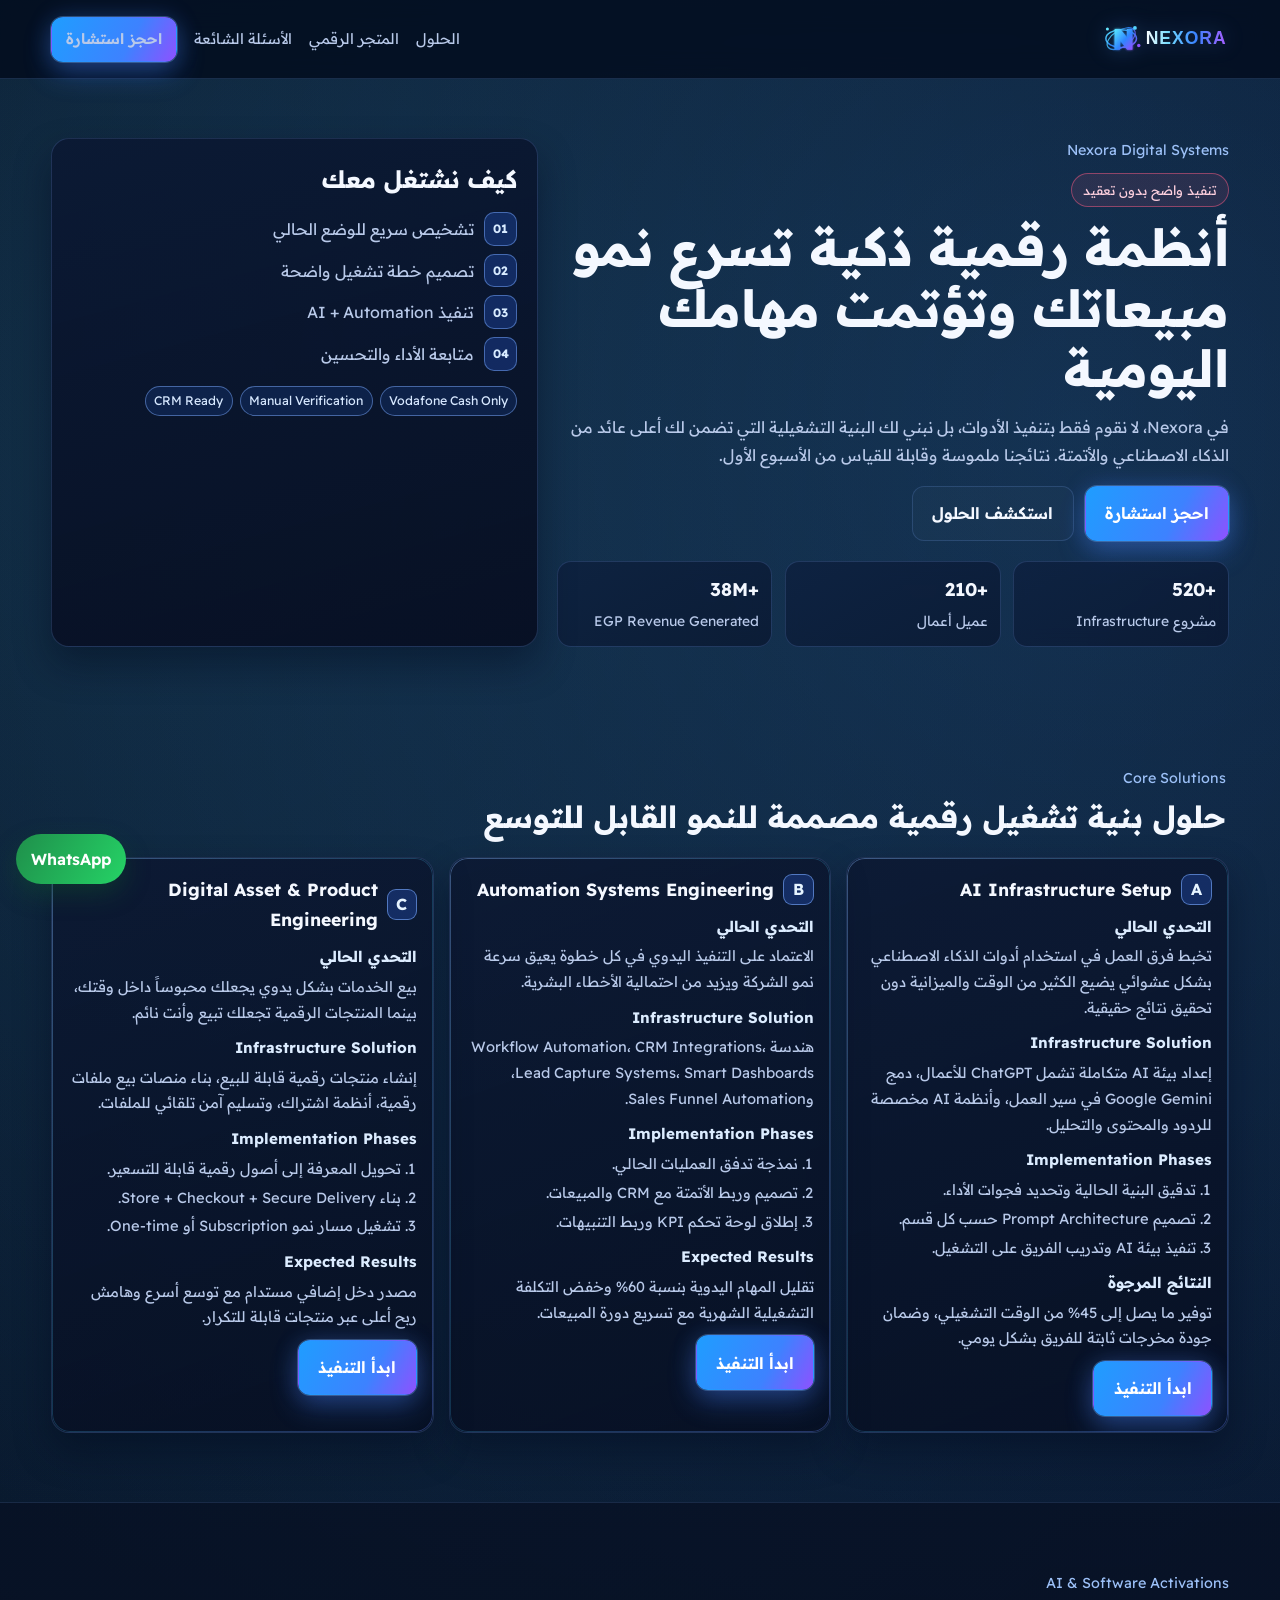
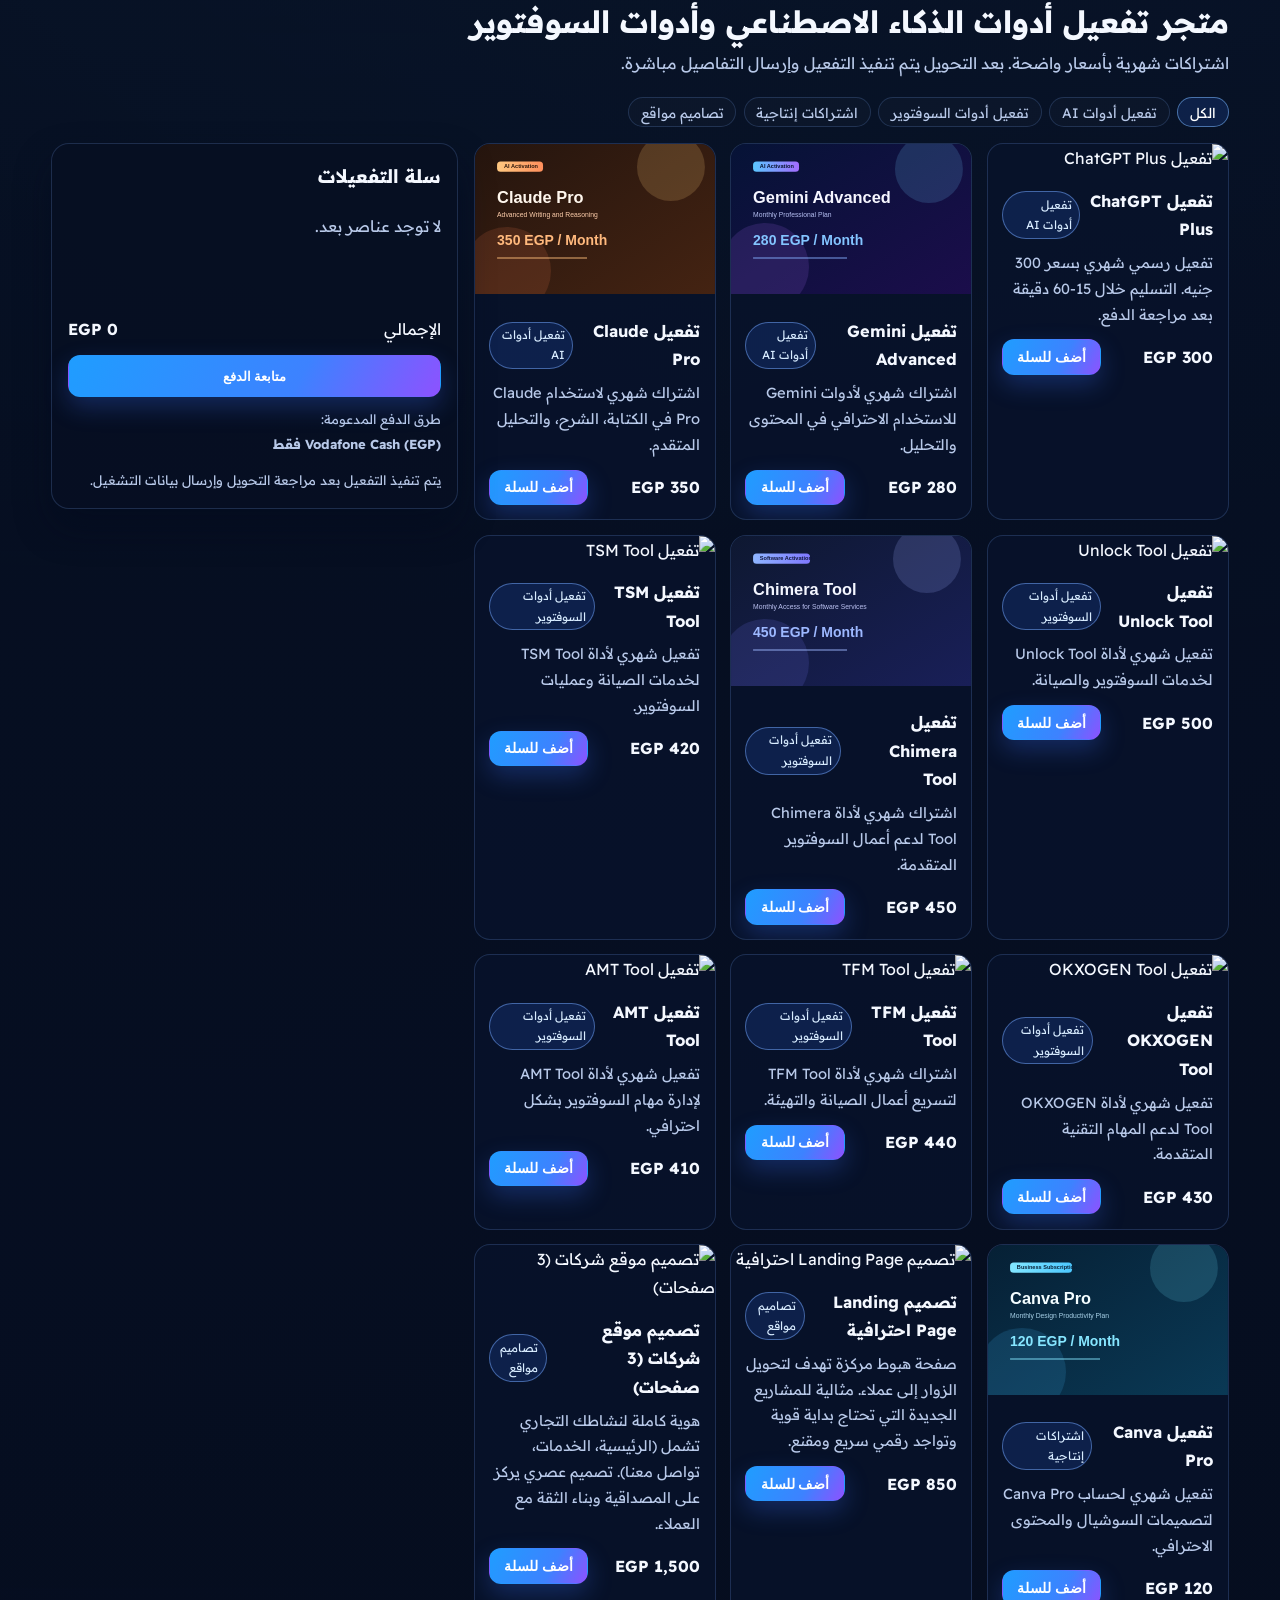
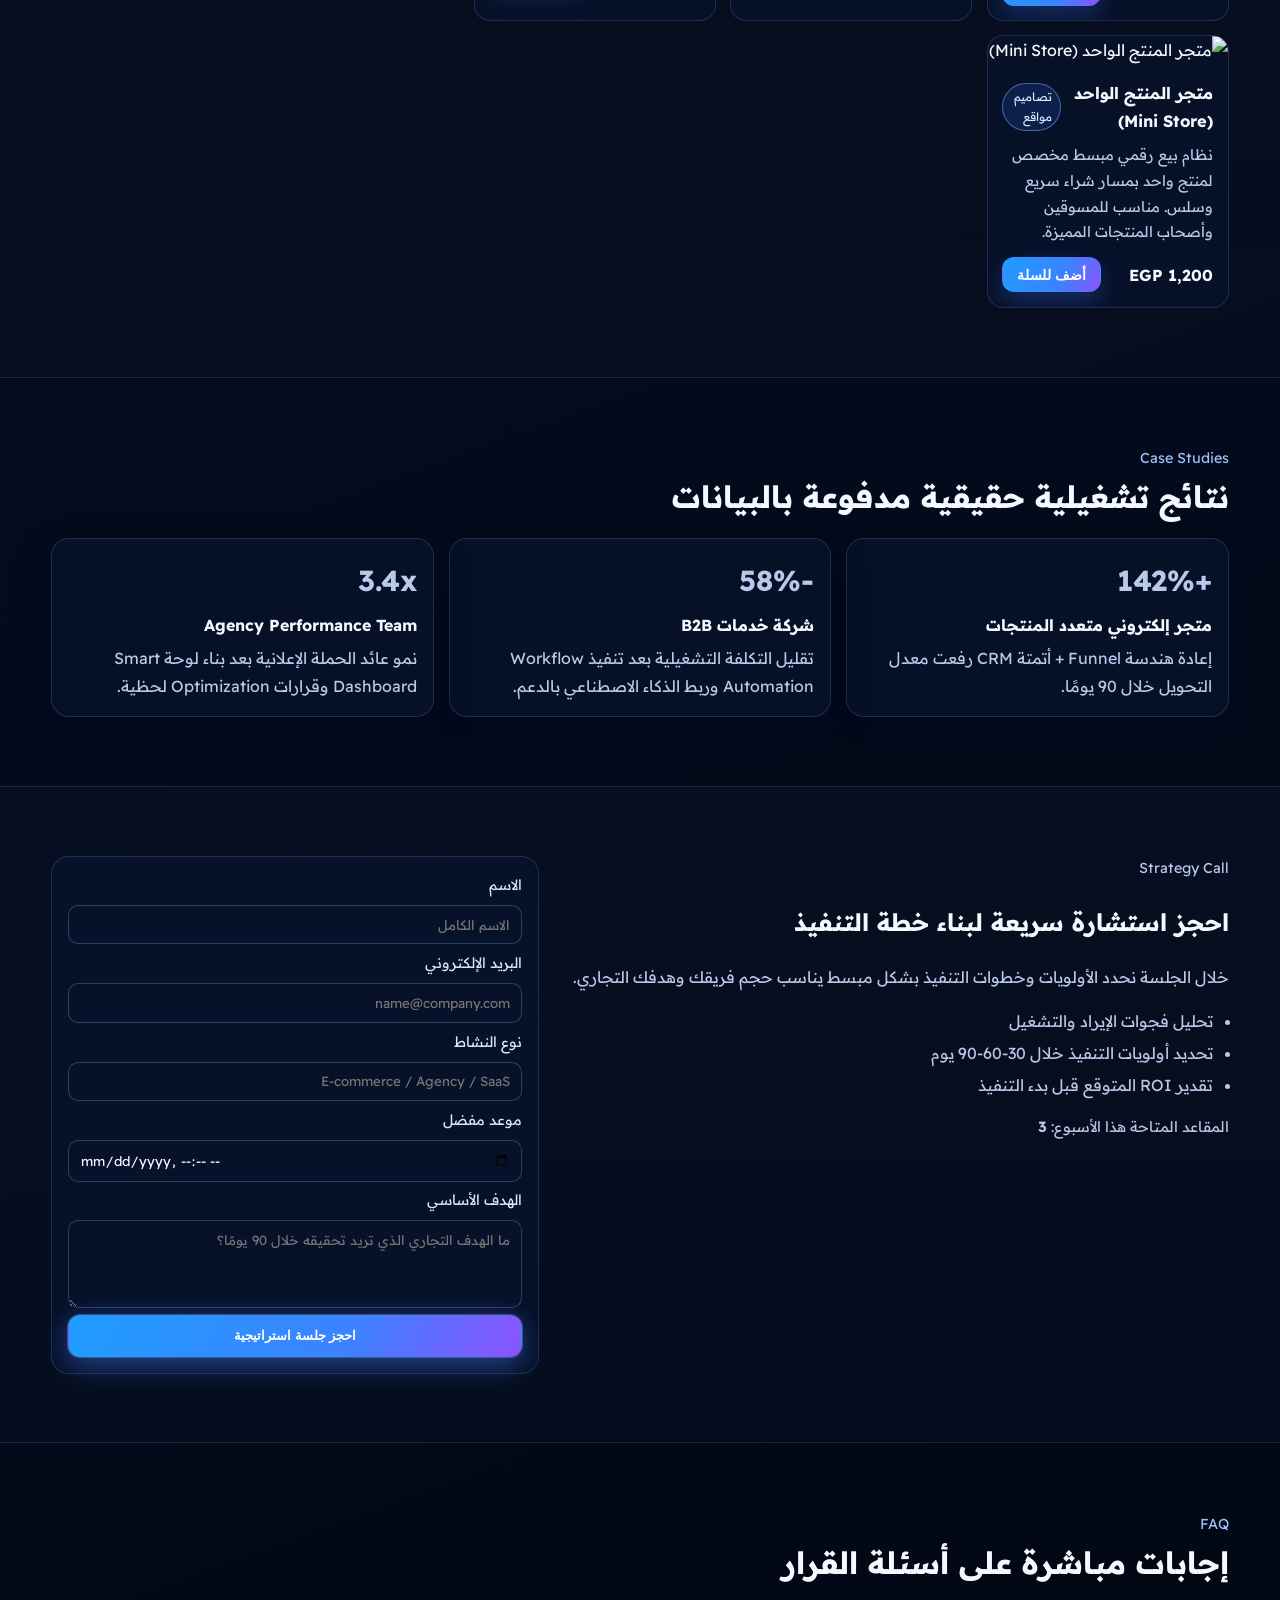
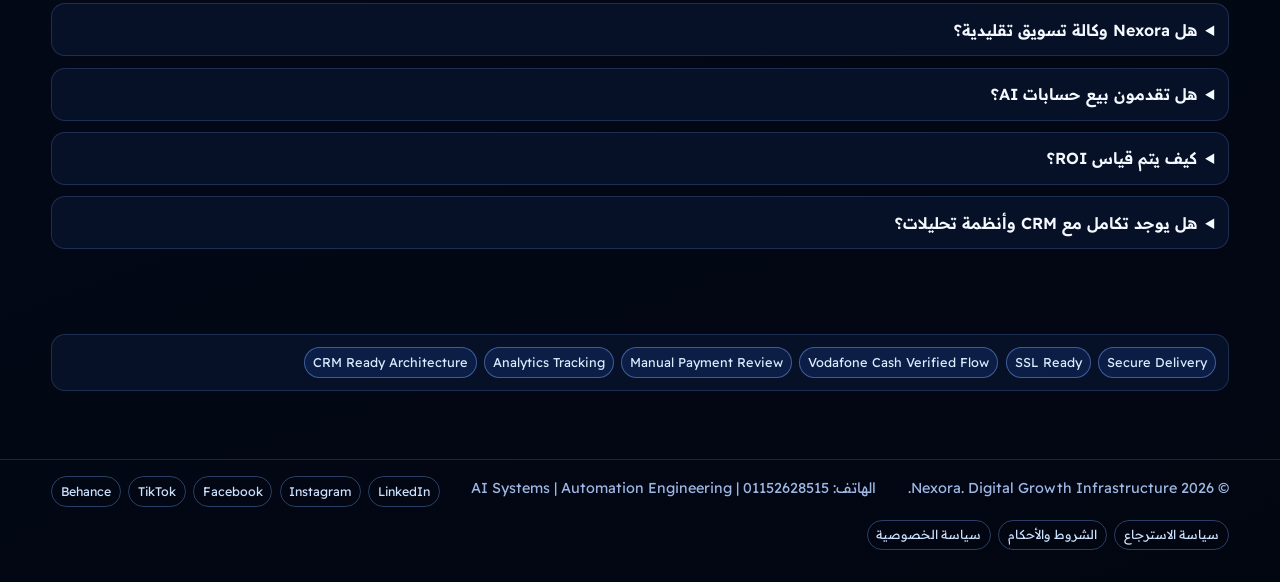
==== commit abdf91f2: "Update social media links in footer" ====
--- a/index.html
+++ b/index.html
@@ -385,8 +385,8 @@
       <p>© 2026 Nexora. Digital Growth Infrastructure.</p>
       <p>الهاتف: 01152628515 | AI Systems | Automation Engineering</p>
       <div class="footer-socials">
-        <a href="#" aria-label="LinkedIn">LinkedIn</a>
-        <a href="#" aria-label="Instagram">Instagram</a>
+        <a href="https://www.linkedin.com/in/ahmed-mahmoud-739360267/" aria-label="LinkedIn">LinkedIn</a>
+        <a href="https://www.instagram.com/x0f3b/" aria-label="Instagram">Instagram</a>
         <a href="#" aria-label="Facebook">Facebook</a>
         <a href="#" aria-label="TikTok">TikTok</a>
         <a href="#" aria-label="Behance">Behance</a>
@@ -406,4 +406,4 @@
   <script src="app.js" defer></script>
 </body>
 
-</html>+</html>
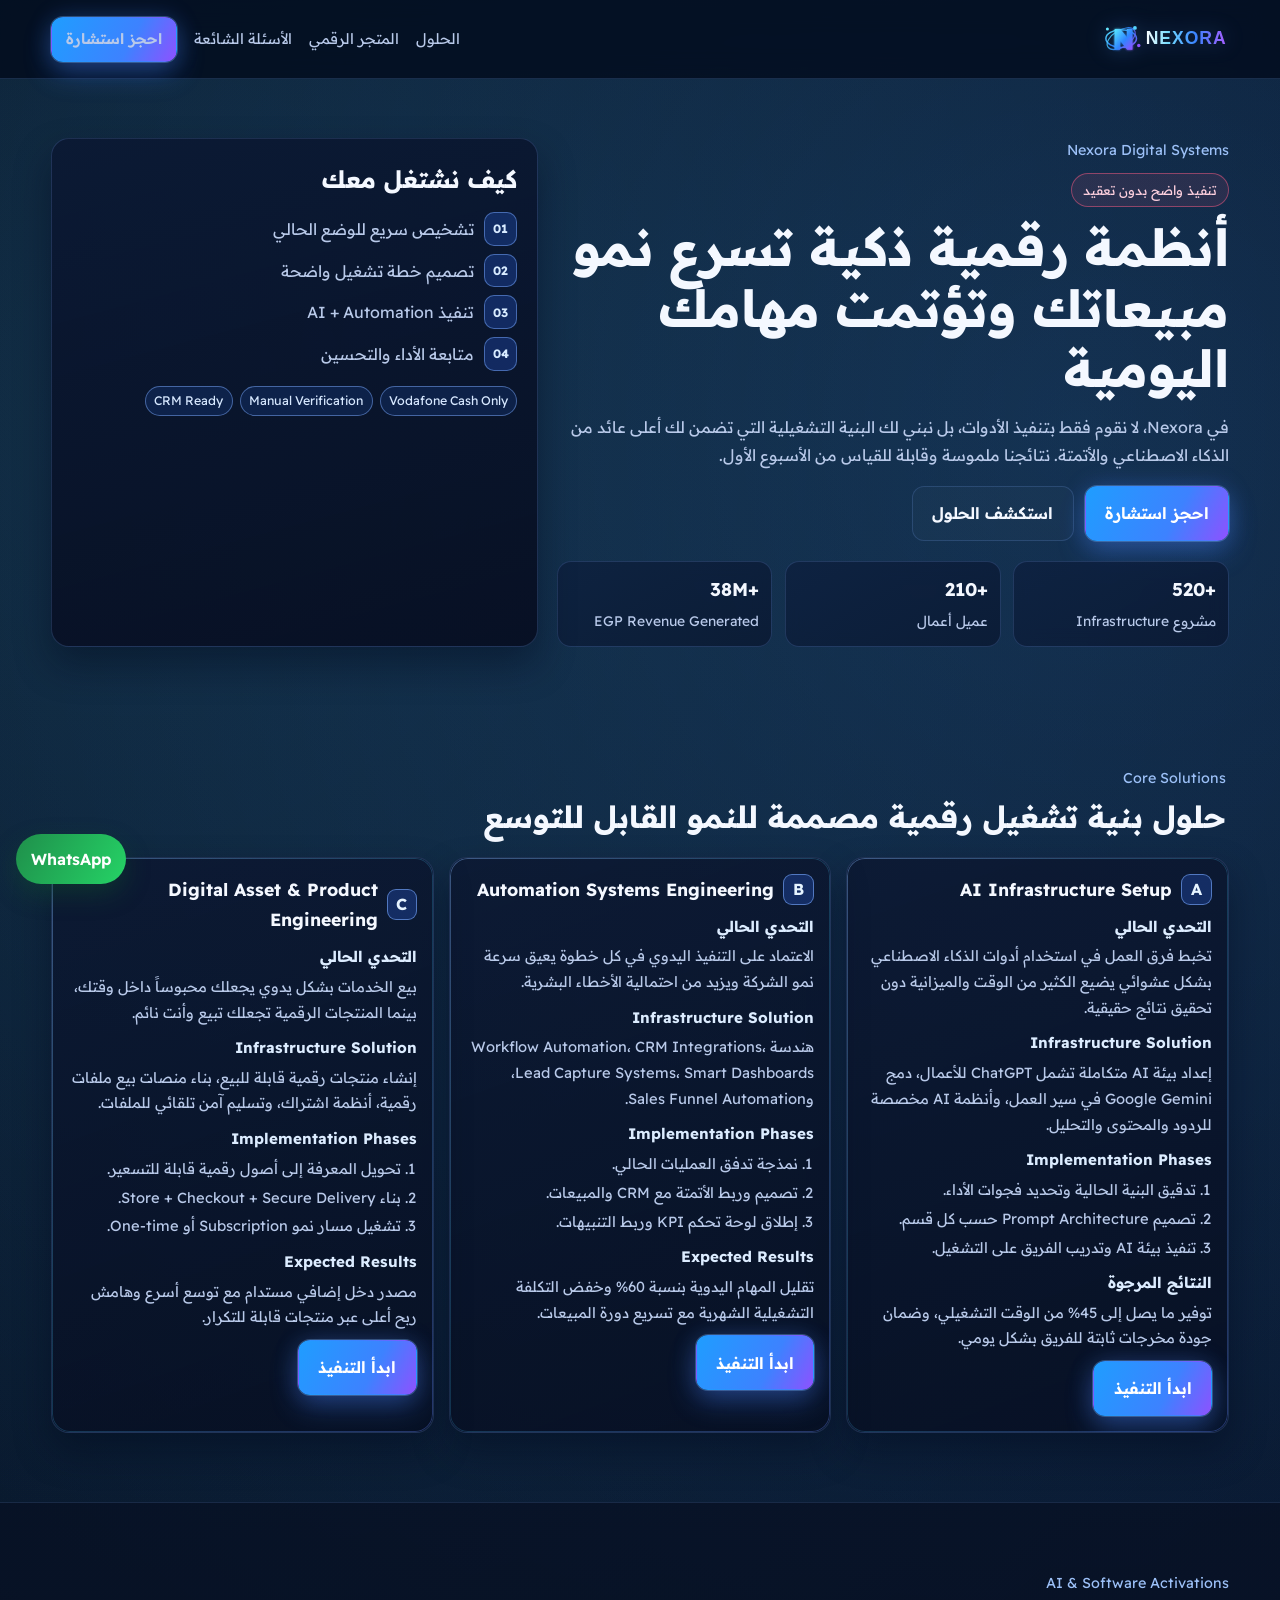
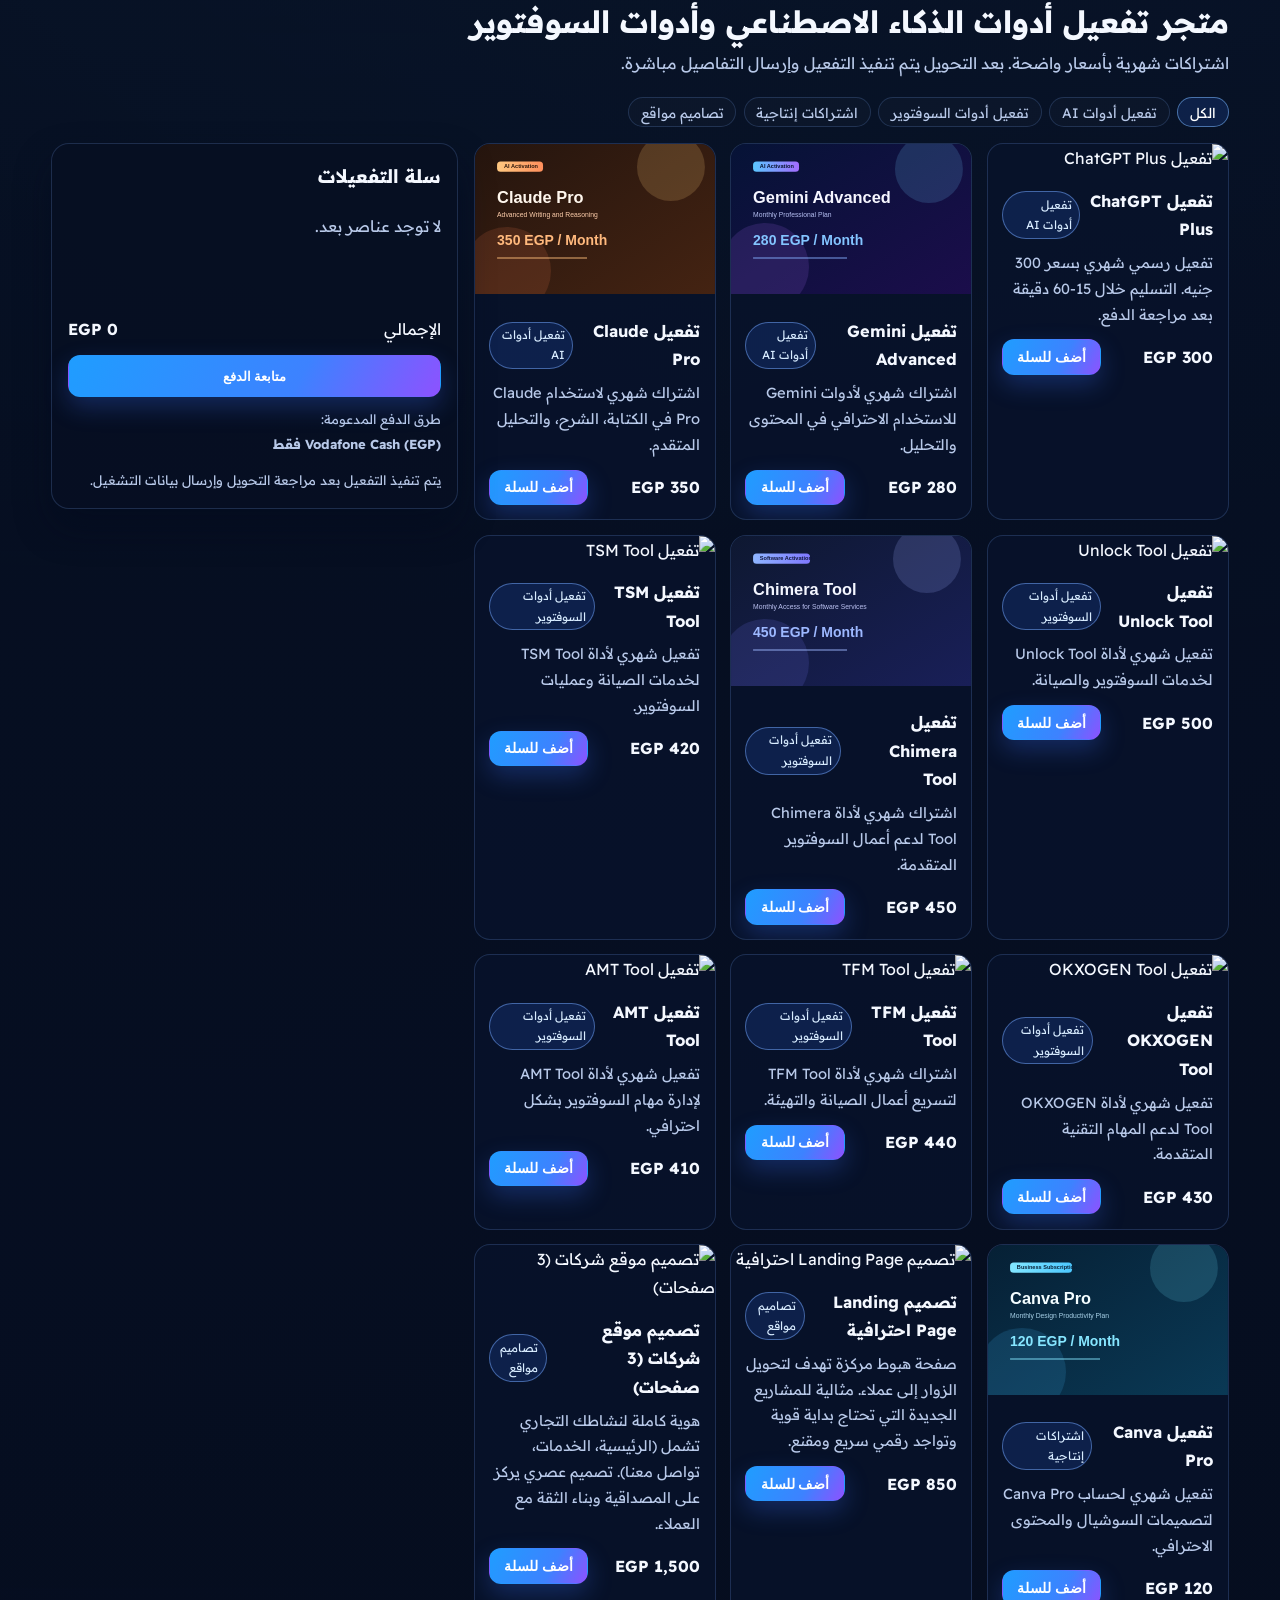
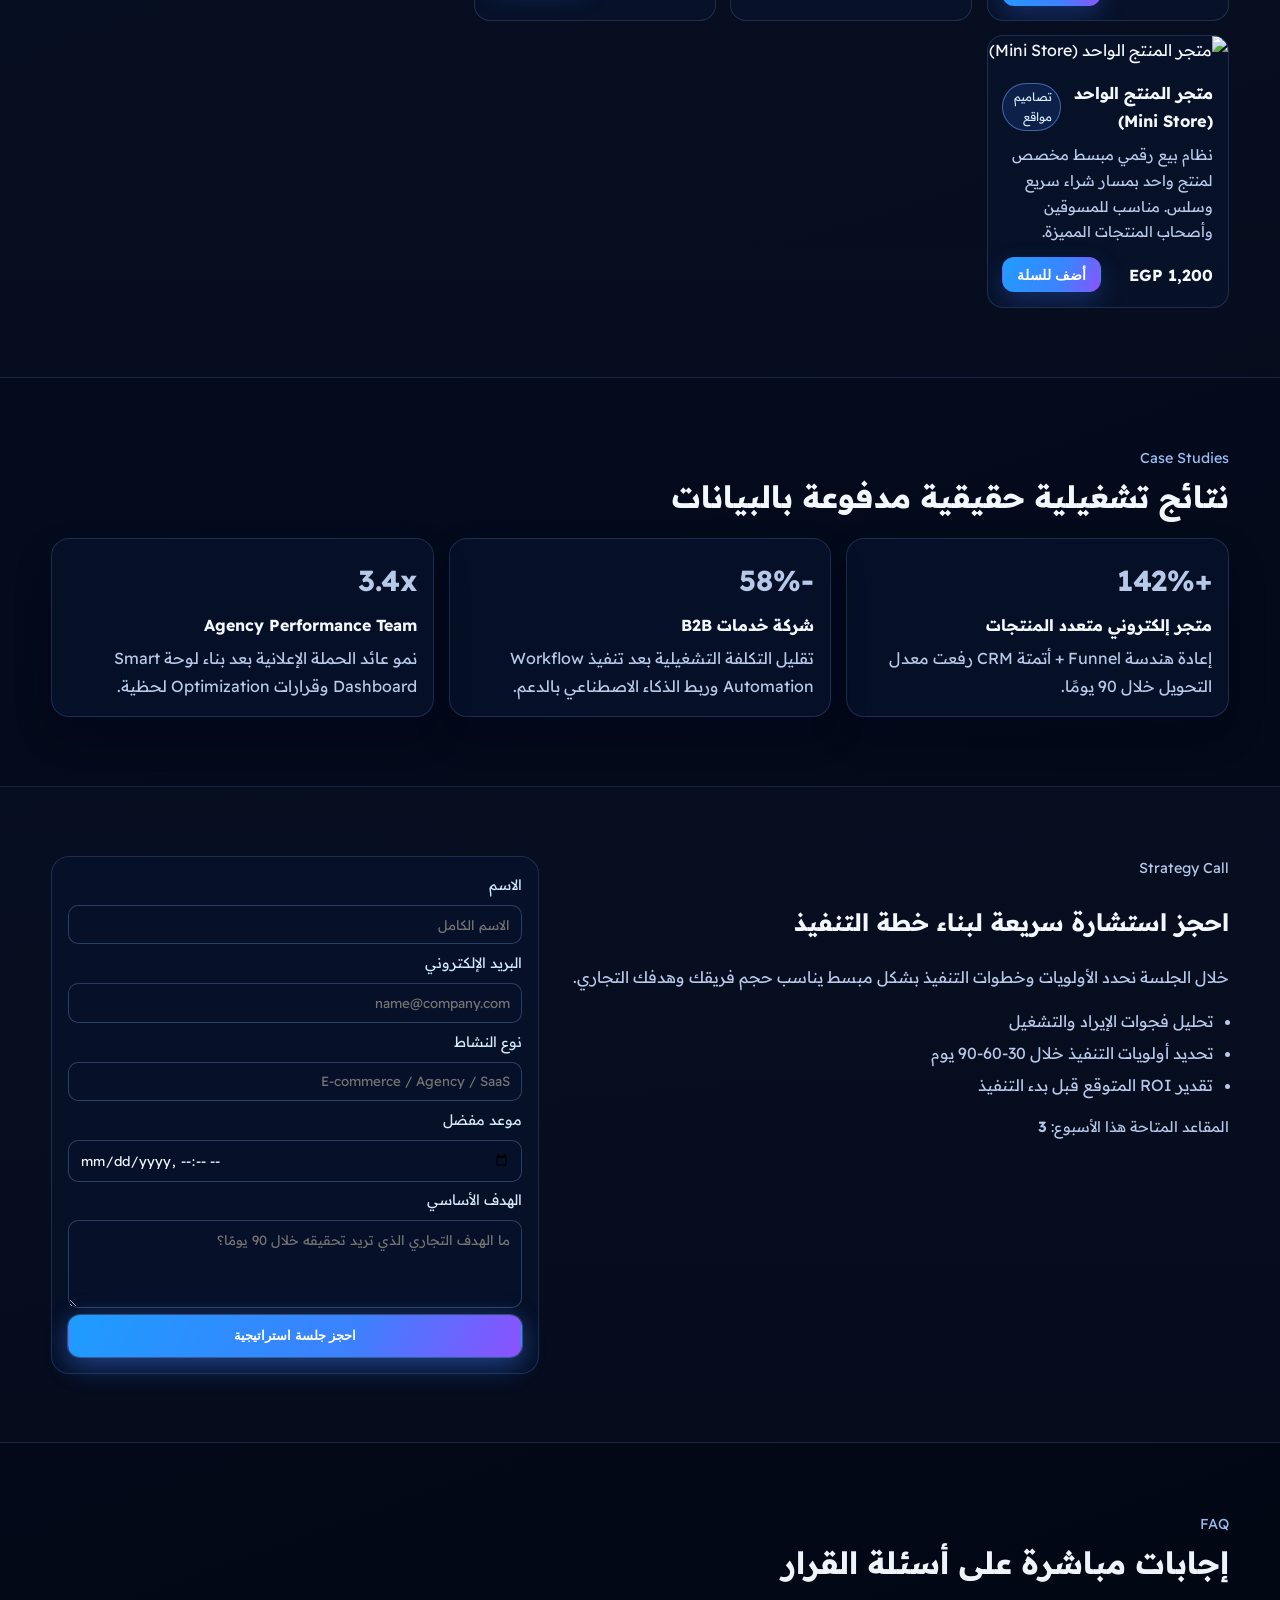
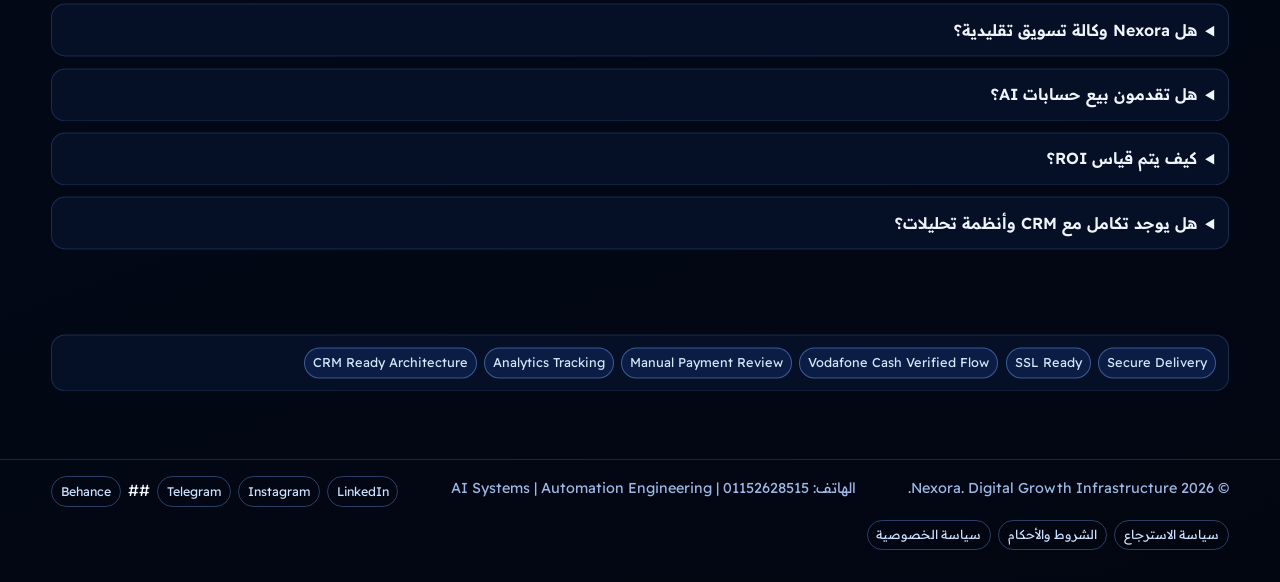
==== commit 89276b38: "Update footer social links Removed unused social media links and added Telegram link." ====
--- a/index.html
+++ b/index.html
@@ -387,9 +387,8 @@
       <div class="footer-socials">
         <a href="https://www.linkedin.com/in/ahmed-mahmoud-739360267/" aria-label="LinkedIn">LinkedIn</a>
         <a href="https://www.instagram.com/x0f3b/" aria-label="Instagram">Instagram</a>
-        <a href="#" aria-label="Facebook">Facebook</a>
-        <a href="#" aria-label="TikTok">TikTok</a>
-        <a href="#" aria-label="Behance">Behance</a>
+        <a href="https://t.me/nexorateem" aria-label="Telegram">Telegram</a>
+        ##<a href="#" aria-label="Behance">Behance</a>
       </div>
       <div class="footer-links">
         <a href="refund-policy.html">سياسة الاسترجاع</a>
